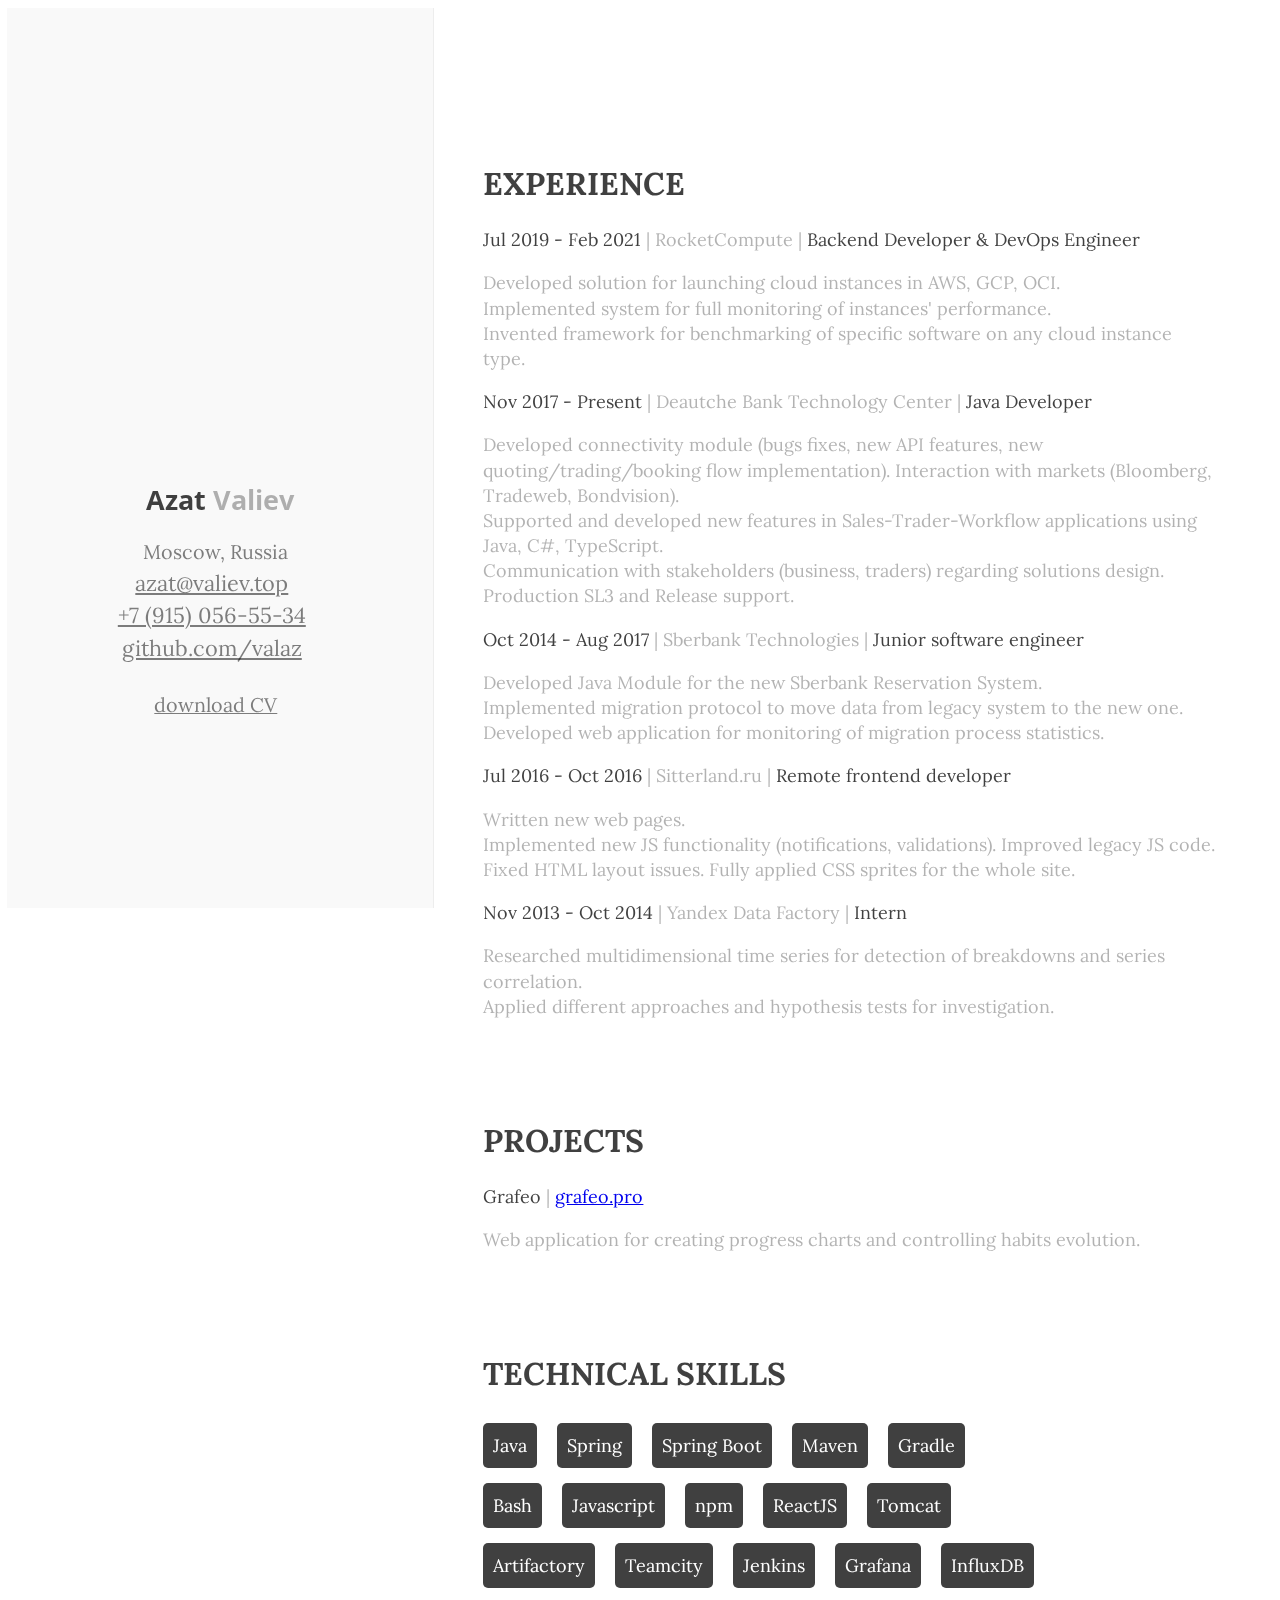
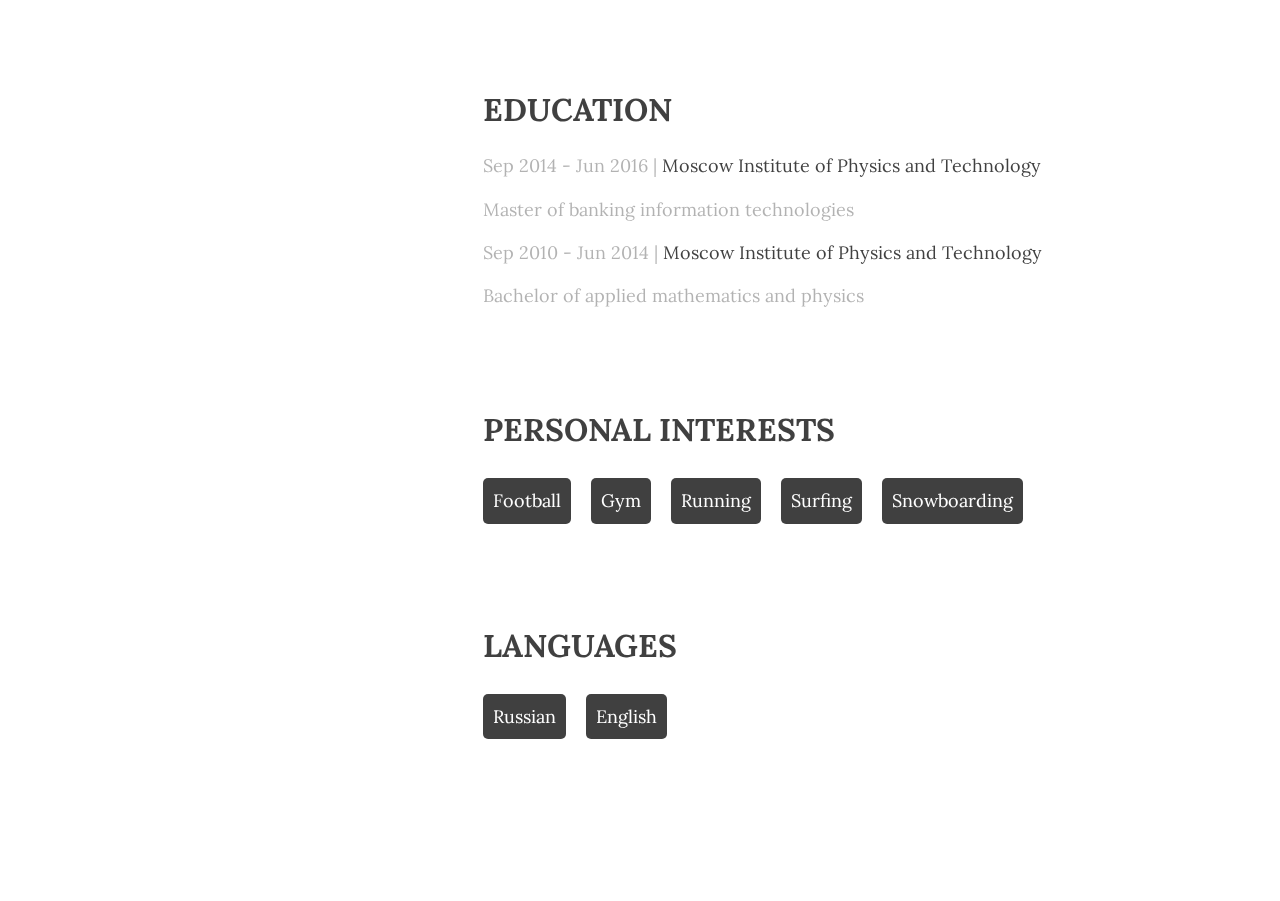
==== index.html @ 51edd933 "refactoring" ====
<!DOCTYPE html>
<html>
<head>
    <title>Azat Valiev</title>
    <link rel="stylesheet" type="text/css" href="styles_20190523.css">
    <meta name="viewport" content="width=device-width, initial-scale=1.0">
    <meta name="yandex-verification" content="ea36c415a99510ae"/>
    <link rel="icon" type="image/png" href="az.png">
    <!-- Global site tag (gtag.js) - Google Analytics -->
    <script async src="https://www.googletagmanager.com/gtag/js?id=UA-68428372-5"></script>
    <script>
        window.dataLayer = window.dataLayer || [];

        function gtag() {
            dataLayer.push(arguments);
        }

        gtag('js', new Date());

        gtag('config', 'UA-68428372-5');
    </script>

</head>
<body>


<link href='https://fonts.googleapis.com/css?family=Lora:400,700,400italic|Open+Sans:300,400,500,700|Waiting+for+the+Sunrise|Shadows+Into+Light'
      rel='stylesheet' type='text/css'>

<div class="wrapper clearfix">
    <div class="left">

        <div class="name-hero">

            <div class="me-img"></div>
            <div class="name-text">
                <h1>Azat <em>Valiev</em></h1>
                <p>Moscow, Russia</p>
                <p><a href="mailto:azat@valiev.top">azat@valiev.top</a></p>
                <p><a href="tel:+79150565534">+7 (915) 056-55-34</a></p>
                <p><a href="https://github.com/valaz" target="_blank">github.com/valaz</a></p>
                <br>
                <a href="Azat_Valiev_CV_2021.pdf" target="_blank" id="v1">download CV</a>
            </div>
        </div>
    </div>
    <div class="right">

        <div class="inner">
            <section>
                <h1>EXPERIENCE</h1>
                <p><em>Jul 2019 - Feb 2021</em> | RocketCompute | <em>Backend Developer & DevOps Engineer</em></p>
                <p>Developed solution for launching cloud instances in AWS, GCP, OCI.
                    <br>Implemented system for full monitoring of instances' performance.
                    <br>Invented framework for benchmarking of specific software on any cloud instance type.
                </p>

                <p><em>Nov 2017 - Present</em> | Deautche Bank Technology Center | <em>Java Developer</em></p>
                <p>Developed connectivity module (bugs fixes, new API features, new quoting/trading/booking flow
                    implementation).
                    Interaction with markets (Bloomberg, Tradeweb, Bondvision).
                    <br>Supported and developed new features in Sales-Trader-Workflow applications using Java, C#,
                    TypeScript.
                    <br>Communication with stakeholders (business, traders) regarding solutions design.
                    <br>Production SL3 and Release support.
                </p>

                <p><em>Oct 2014 - Aug 2017</em> | Sberbank Technologies | <em>Junior software engineer</em></p>
                <p>Developed Java Module for the new Sberbank Reservation System.
                    <br>Implemented migration protocol to move data from legacy system to the new one.
                    <br>Developed web application for monitoring of migration process statistics.
                </p>

                <p><em>Jul 2016 - Oct 2016</em> | Sitterland.ru | <em>Remote frontend developer</em></p>
                <p>Written new web pages.
                    <br>Implemented new JS functionality (notifications, validations). Improved legacy JS code.
                    <br>Fixed HTML layout issues. Fully applied CSS sprites for the whole site.
                </p>

                <p><em>Nov 2013 - Oct 2014</em> | Yandex Data Factory | <em>Intern</em></p>
                <p>Researched multidimensional time series for detection of breakdowns and series correlation.
                    <br>Applied different approaches and hypothesis tests for investigation.
                </p>
            </section>

            <section>
                <h1>PROJECTS</h1>
                <p><em>Grafeo</em> | <a href="https://grafeo.pro" target="_blank">grafeo.pro</a></p>
                <p>Web application for creating progress charts and controlling habits evolution.</p>
            </section>

            <section>
                <h1>TECHNICAL SKILLS</h1>
                <ul class="skill-set">
                    <li>Java</li>
                    <li>Spring</li>
                    <li>Spring Boot</li>
                    <li>Maven</li>
                    <li>Gradle</li>
                    <li>Bash</li>
                    <li>Javascript</li>
                    <li>npm</li>
                    <li>ReactJS</li>
                    <li>Tomcat</li>
                    <li>Artifactory</li>
                    <li>Teamcity</li>
                    <li>Jenkins</li>
                    <li>Grafana</li>
                    <li>InfluxDB</li>
                </ul>
            </section>

            <section>
                <h1>EDUCATION</h1>
                <p>Sep 2014 - Jun 2016 | <em>Moscow Institute of Physics and Technology</em></p>
                <p>Master of banking information technologies</p>
                <p>Sep 2010 - Jun 2014 | <em>Moscow Institute of Physics and Technology</em></p>
                <p>Bachelor of applied mathematics and physics</p>
            </section>

            <section>
                <h1>PERSONAL INTERESTS</h1>
                <ul class="skill-set">
                    <li>Football</li>
                    <li>Gym</li>
                    <li>Running</li>
                    <li>Surfing</li>
                    <li>Snowboarding</li>
                </ul>
            </section>

            <section>
                <h1>LANGUAGES</h1>
                <ul class="skill-set">
                    <li>Russian</li>
                    <li>English</li>
                </ul>
            </section>
        </div>

    </div>
</div>
</body>
</html>
---- styles_20190523.css ----
*, *:before, *:after {
  -moz-box-sizing: border-box; -webkit-box-sizing: border-box; box-sizing: border-box;
 }

html
{
	font-size:100%;
}

body
{
	-webkit-font-smoothing:antialiased;
	color:#333332;
	font-family:Lora, serif;
	font-size:18px;
	font-weight:400;
	line-height:1.4;
	text-rendering:optimizeLegibility;
}

.skill-set li:hover
{
	background:#3498db;
}

h1
{
	color:rgba(0,0,0,.75);
}

.wrapper
{
	height:100%;
}

.left
{
	background-color:rgba(0,0,0,.025);
	border-right:1px solid rgba(0,0,0,.05);
	float:right;
	height:100%;
	margin-left:-1px;
	min-width:256px;
	position:fixed;
	width:33.33%;
  
}

.right
{
	float:right;
	height:100%;
	position:relative;
	width:66.66%;
}


.name-hero
{
	background:rgba(0,0,0,.001);
	bottom:0;
	height:290px;
	left:0;
	margin:auto;
	position:absolute;
	right:0;
	top:0;
	width:85%;
}

.me-img
{
	background:url(https://s3-us-west-2.amazonaws.com/s.cdpn.io/36334/profile/profile-512_4.jpg) no-repeat center center ;
	background-size:100%;
  	background-position:0px;
	border-radius:100%;
	height:150px;
	margin:0 auto;
	position:relative;
	width:150px;
}

.name-hero h1
{
	font-family:Open Sans, sans-serif;
	font-size:1.5em;
	text-align:center;
}

.name-hero h1 em
{
	color:rgba(0,0,0,.3);
	font-style:normal;
	font-weight:700;
}

.name-hero p
{
	color:rgba(0,0,0,.5);
	font-size: 1.1em;
	line-height:1.5;
	margin:0 8px 0 0;
	text-align:center;
}

.name-hero a {
	color: rgba(0, 0, 0, .5);
	font-size: 1.1em;
	line-height: 1.5;
	margin: 0 8px 0 0;
	text-align: center;
	display: block;
}

.name-hero .name-text
{
	margin:0 auto;
	width:85%;
}

.inner
{
	margin:0 auto;
	max-width:975px;
	padding:3em;
}

.inner h1
{
	font-size:1.75em;
}

.inner p
{
	color:rgba(0,0,0,.3);
	margin: 18px 0 9px 0;
}

.inner p em
{
	color:rgba(0,0,0,.75);
	font-style:normal;
}

.inner section
{
	margin:100px auto;
}

ul
{
	list-style-type:none;
	margin-top:-10px;
	max-width:570px;
	padding:0;
}

.skill-set li
{
	background:rgba(0,0,0,.75);
	border-radius:5px;
	color:#FFF;
	display:inline-block;
	list-style:none;
	margin:15px 15px 0 0;
	padding:10px;
	text-align:justify;
}

@media screen and (max-width: 48em) {
	.right,.left
	{
		float:none;
    position:relative !important;
		width:100%;
    min-height:500px;
	}
  .handmade {
	  text-align: center !important;
	  margin-top: 0px !important;
  }
}

@media screen and (max-width: 75em) {
    body
{ font-size:16px;}
}

@media screen and (max-width: 60em) {
    body
{ font-size:14px;}
}
.clearfix:after {
   content: " "; /* Older browser do not support empty content */
   visibility: hidden;
   display: block;
   height: 0;
   clear: both;
}
.handmade {
  text-align:right;
  margin-top:100px;
}
.handmade em {
  font-family: 'Shadows Into Light', cursive;
  font-size: 1.25em;
  margin-left:5px;
}
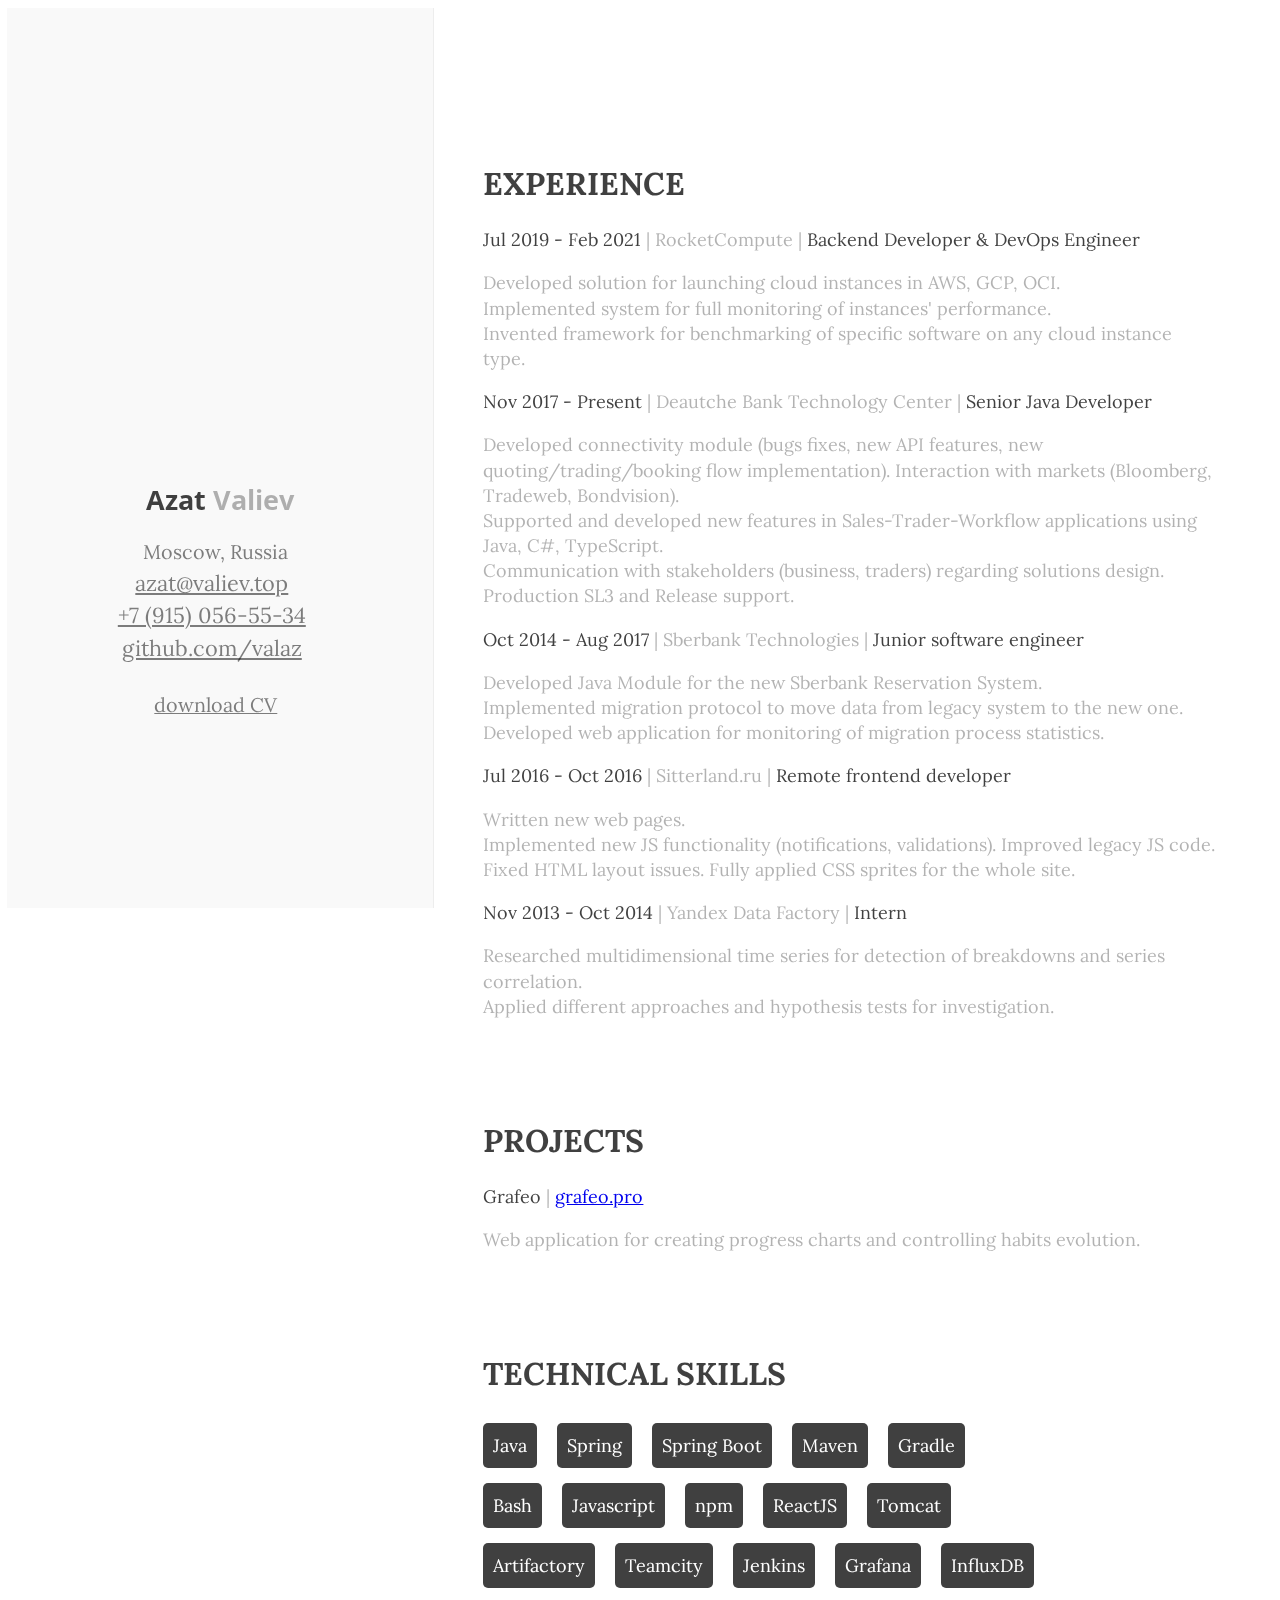
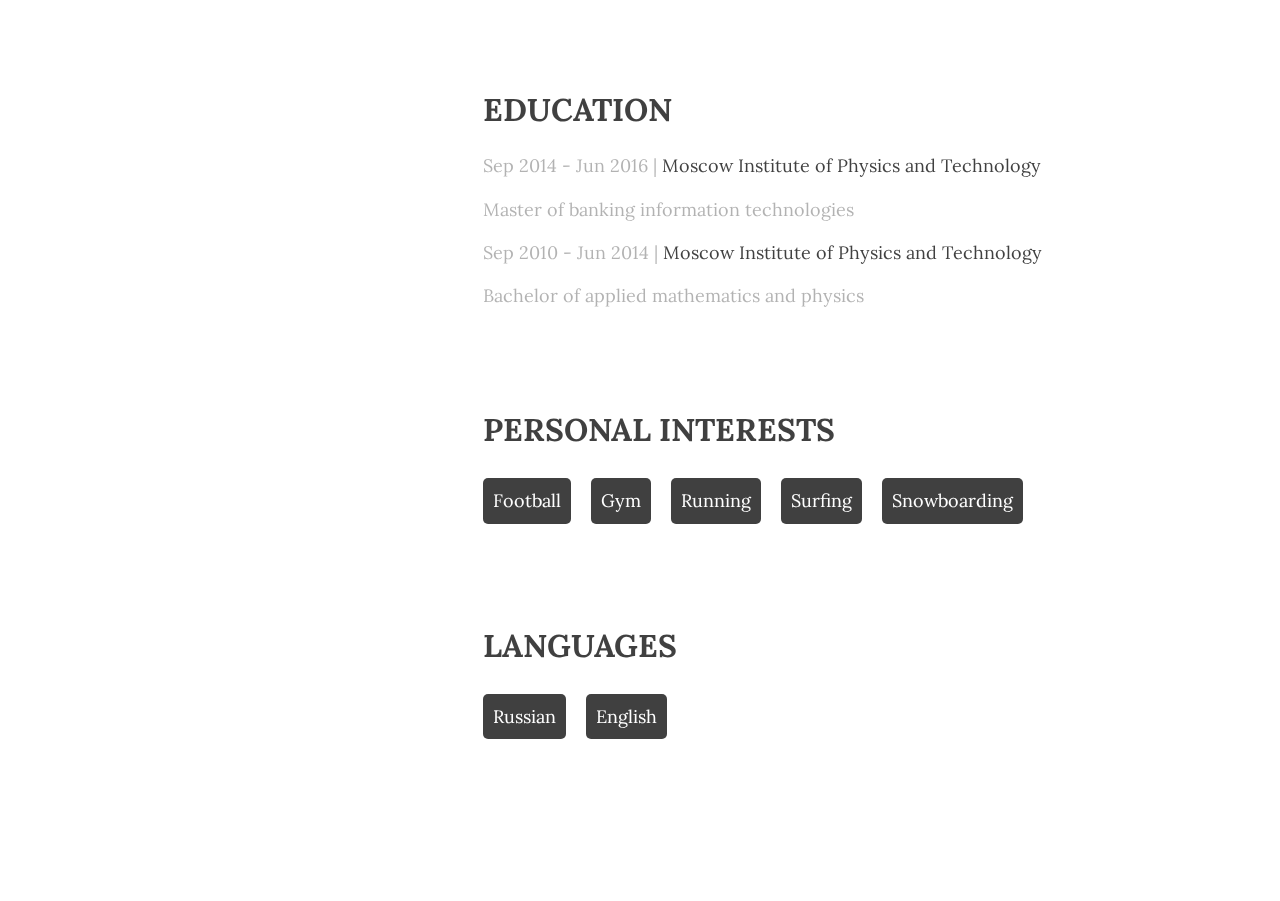
==== commit 1a920a75: "update of position" ====
--- a/index.html
+++ b/index.html
@@ -55,7 +55,7 @@
                     <br>Invented framework for benchmarking of specific software on any cloud instance type.
                 </p>
 
-                <p><em>Nov 2017 - Present</em> | Deautche Bank Technology Center | <em>Java Developer</em></p>
+                <p><em>Nov 2017 - Present</em> | Deautche Bank Technology Center | <em>Senior Java Developer</em></p>
                 <p>Developed connectivity module (bugs fixes, new API features, new quoting/trading/booking flow
                     implementation).
                     Interaction with markets (Bloomberg, Tradeweb, Bondvision).
@@ -141,4 +141,4 @@
     </div>
 </div>
 </body>
-</html>+</html>
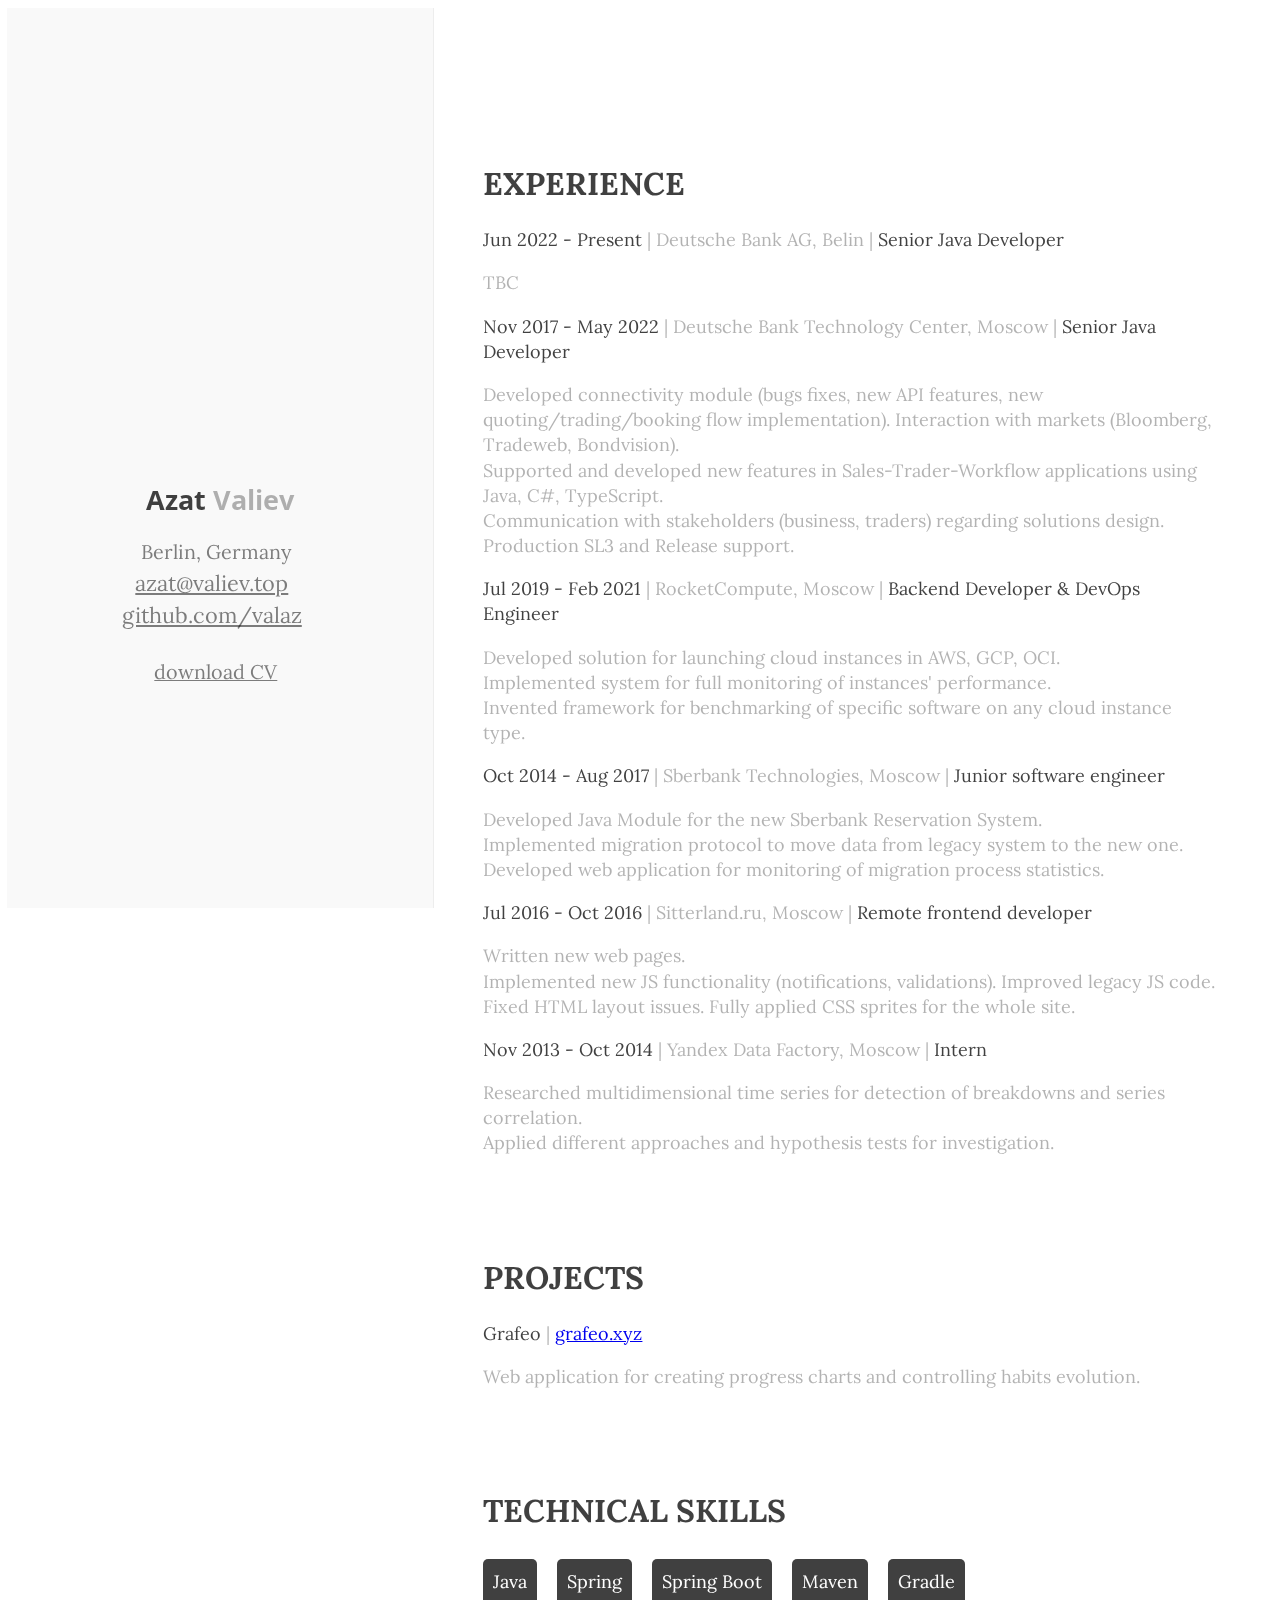
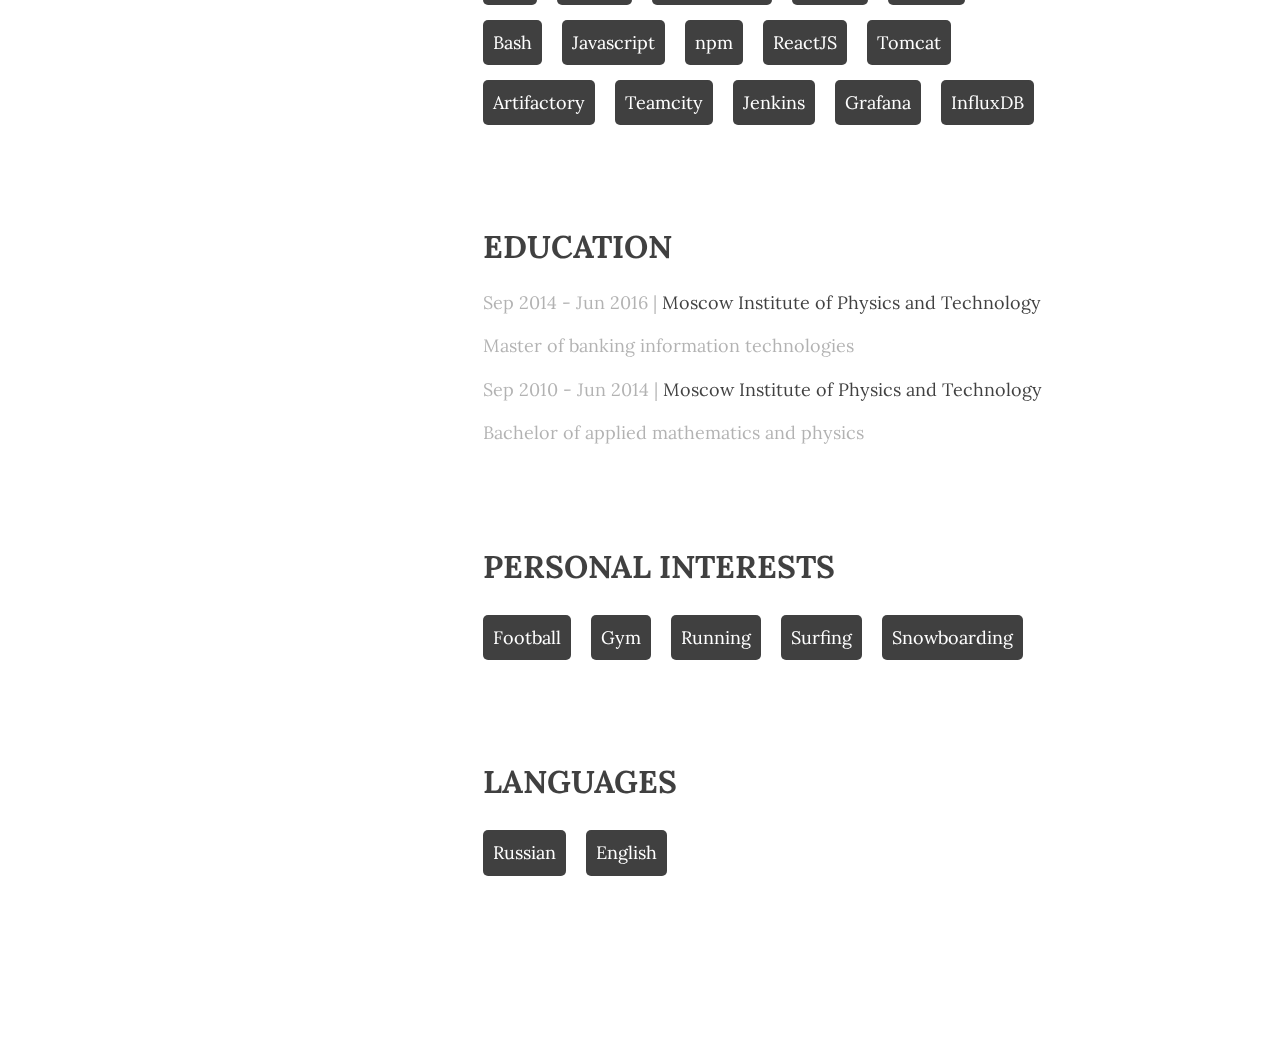
==== commit 8fc30f50: "relocation 2022" ====
--- a/index.html
+++ b/index.html
@@ -35,12 +35,11 @@
             <div class="me-img"></div>
             <div class="name-text">
                 <h1>Azat <em>Valiev</em></h1>
-                <p>Moscow, Russia</p>
+                <p>Berlin, Germany</p>
                 <p><a href="mailto:azat@valiev.top">azat@valiev.top</a></p>
-                <p><a href="tel:+79150565534">+7 (915) 056-55-34</a></p>
                 <p><a href="https://github.com/valaz" target="_blank">github.com/valaz</a></p>
                 <br>
-                <a href="Azat_Valiev_CV_2021.pdf" target="_blank" id="v1">download CV</a>
+                <a href="Azat_Valiev_CV_2022.pdf" target="_blank" id="v1">download CV</a>
             </div>
         </div>
     </div>
@@ -49,13 +48,11 @@
         <div class="inner">
             <section>
                 <h1>EXPERIENCE</h1>
-                <p><em>Jul 2019 - Feb 2021</em> | RocketCompute | <em>Backend Developer & DevOps Engineer</em></p>
-                <p>Developed solution for launching cloud instances in AWS, GCP, OCI.
-                    <br>Implemented system for full monitoring of instances' performance.
-                    <br>Invented framework for benchmarking of specific software on any cloud instance type.
+
+                <p><em>Jun 2022 - Present</em> | Deutsche Bank AG, Belin | <em>Senior Java Developer</em></p>
+                <p> TBC
                 </p>
-
-                <p><em>Nov 2017 - Present</em> | Deautche Bank Technology Center | <em>Senior Java Developer</em></p>
+                <p><em>Nov 2017 - May 2022</em> | Deutsche Bank Technology Center, Moscow | <em>Senior Java Developer</em></p>
                 <p>Developed connectivity module (bugs fixes, new API features, new quoting/trading/booking flow
                     implementation).
                     Interaction with markets (Bloomberg, Tradeweb, Bondvision).
@@ -65,19 +62,25 @@
                     <br>Production SL3 and Release support.
                 </p>
 
-                <p><em>Oct 2014 - Aug 2017</em> | Sberbank Technologies | <em>Junior software engineer</em></p>
+                <p><em>Jul 2019 - Feb 2021</em> | RocketCompute, Moscow | <em>Backend Developer & DevOps Engineer</em></p>
+                <p>Developed solution for launching cloud instances in AWS, GCP, OCI.
+                    <br>Implemented system for full monitoring of instances' performance.
+                    <br>Invented framework for benchmarking of specific software on any cloud instance type.
+                </p>
+
+                <p><em>Oct 2014 - Aug 2017</em> | Sberbank Technologies, Moscow | <em>Junior software engineer</em></p>
                 <p>Developed Java Module for the new Sberbank Reservation System.
                     <br>Implemented migration protocol to move data from legacy system to the new one.
                     <br>Developed web application for monitoring of migration process statistics.
                 </p>
 
-                <p><em>Jul 2016 - Oct 2016</em> | Sitterland.ru | <em>Remote frontend developer</em></p>
+                <p><em>Jul 2016 - Oct 2016</em> | Sitterland.ru, Moscow | <em>Remote frontend developer</em></p>
                 <p>Written new web pages.
                     <br>Implemented new JS functionality (notifications, validations). Improved legacy JS code.
                     <br>Fixed HTML layout issues. Fully applied CSS sprites for the whole site.
                 </p>
 
-                <p><em>Nov 2013 - Oct 2014</em> | Yandex Data Factory | <em>Intern</em></p>
+                <p><em>Nov 2013 - Oct 2014</em> | Yandex Data Factory, Moscow | <em>Intern</em></p>
                 <p>Researched multidimensional time series for detection of breakdowns and series correlation.
                     <br>Applied different approaches and hypothesis tests for investigation.
                 </p>
@@ -85,7 +88,7 @@
 
             <section>
                 <h1>PROJECTS</h1>
-                <p><em>Grafeo</em> | <a href="https://grafeo.pro" target="_blank">grafeo.pro</a></p>
+                <p><em>Grafeo</em> | <a href="https://grafeo.xyz" target="_blank">grafeo.xyz</a></p>
                 <p>Web application for creating progress charts and controlling habits evolution.</p>
             </section>
 
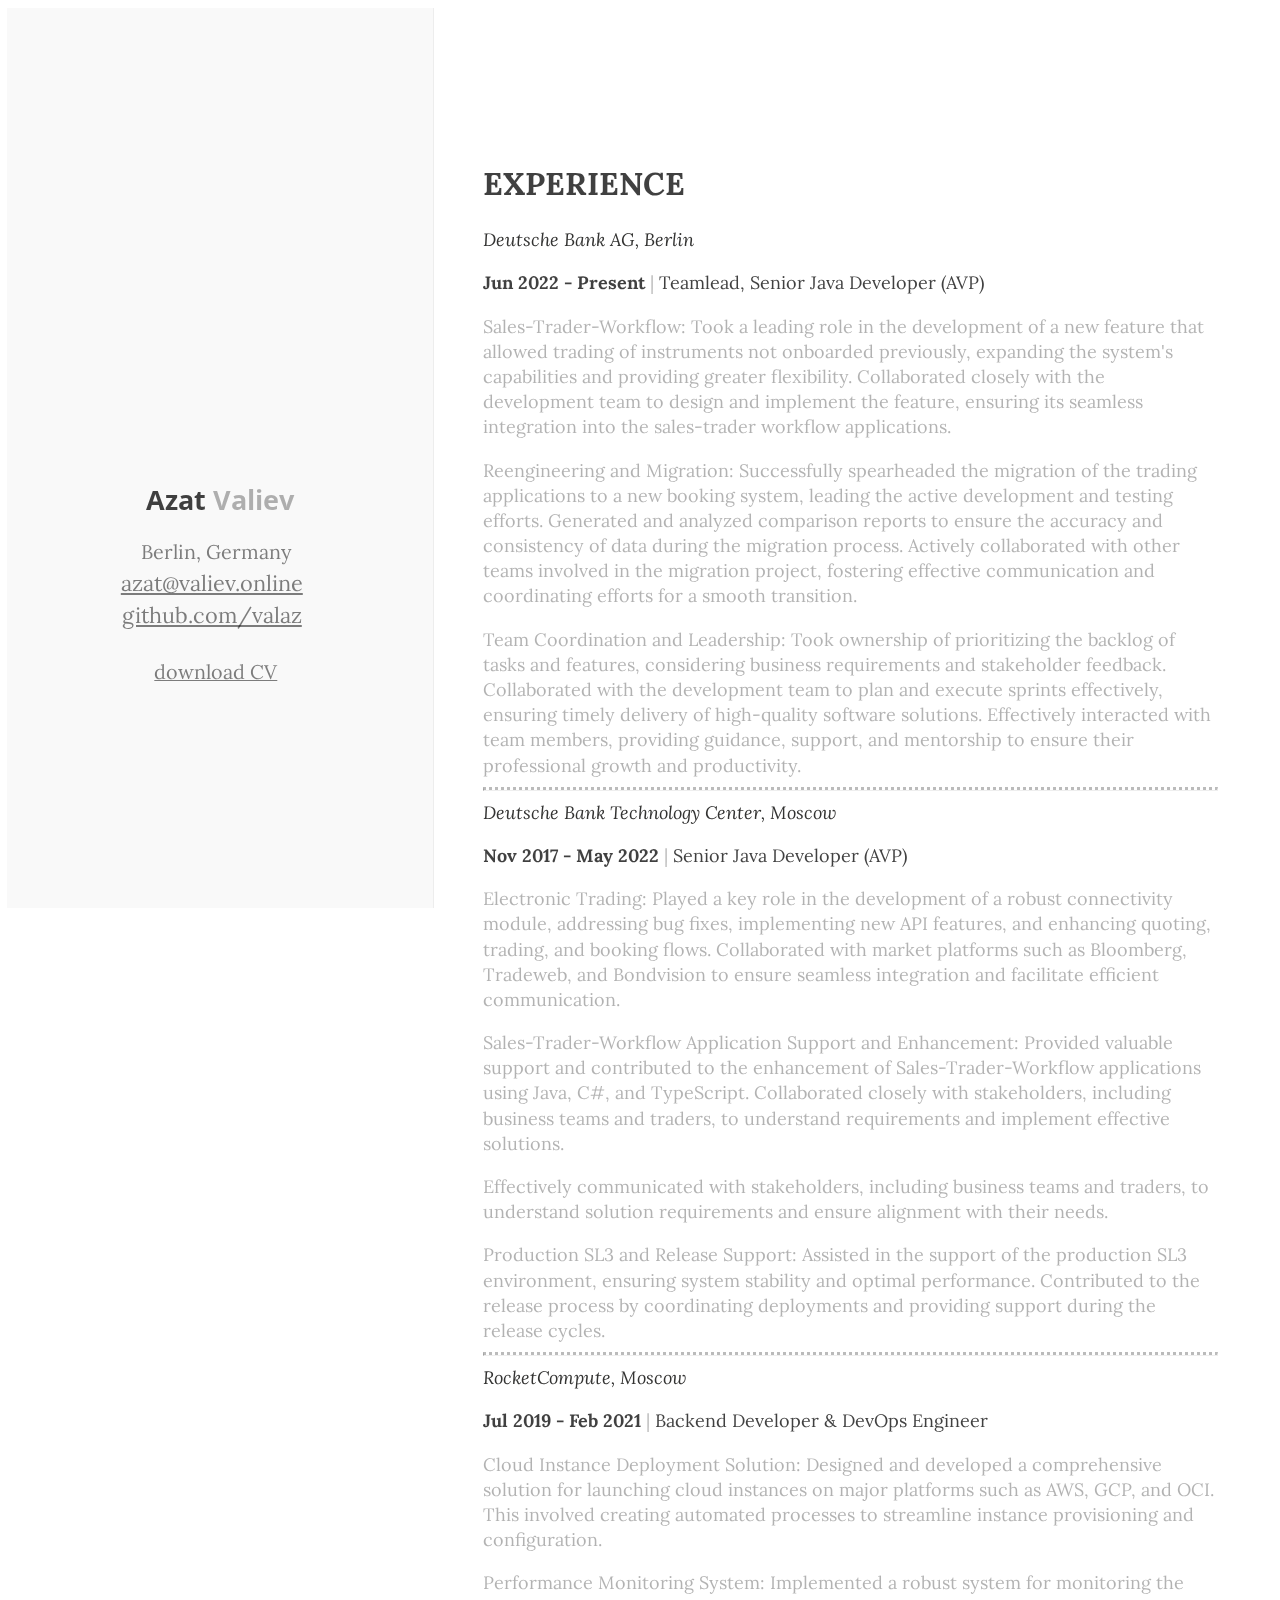
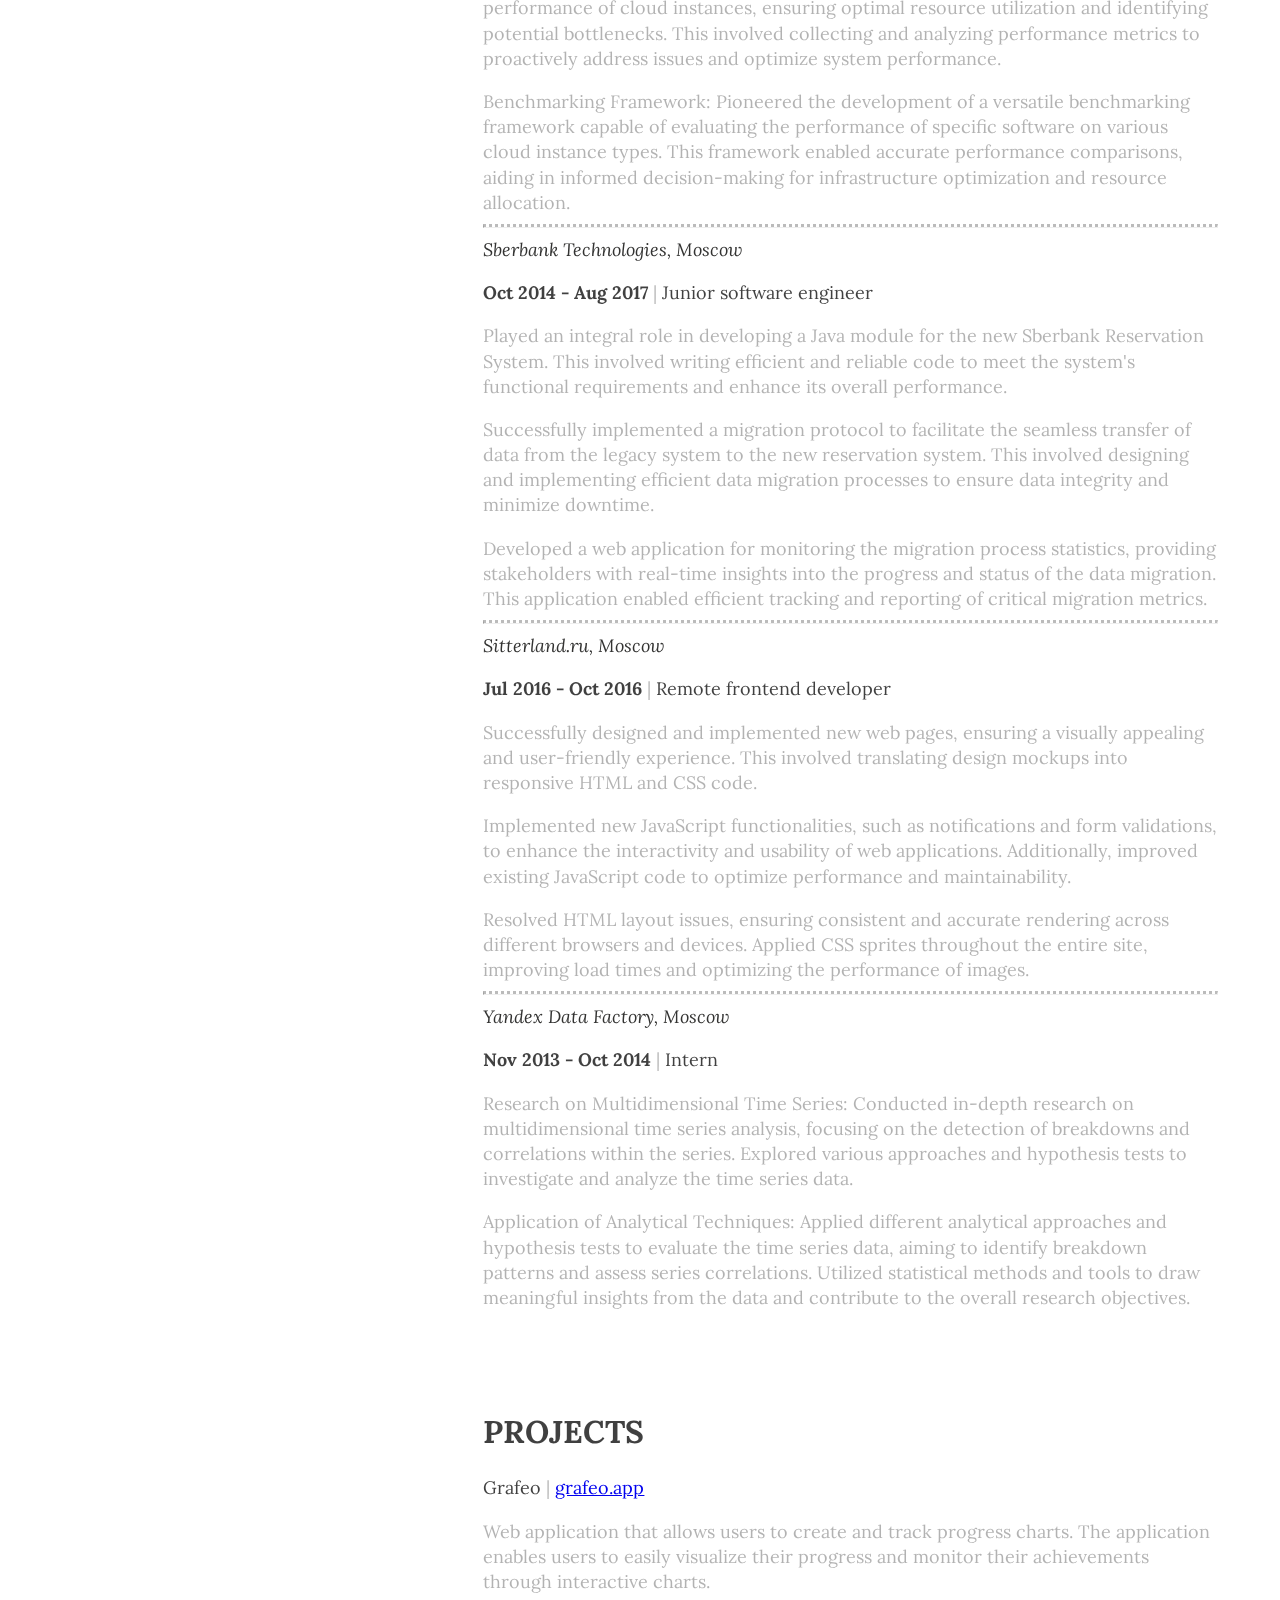
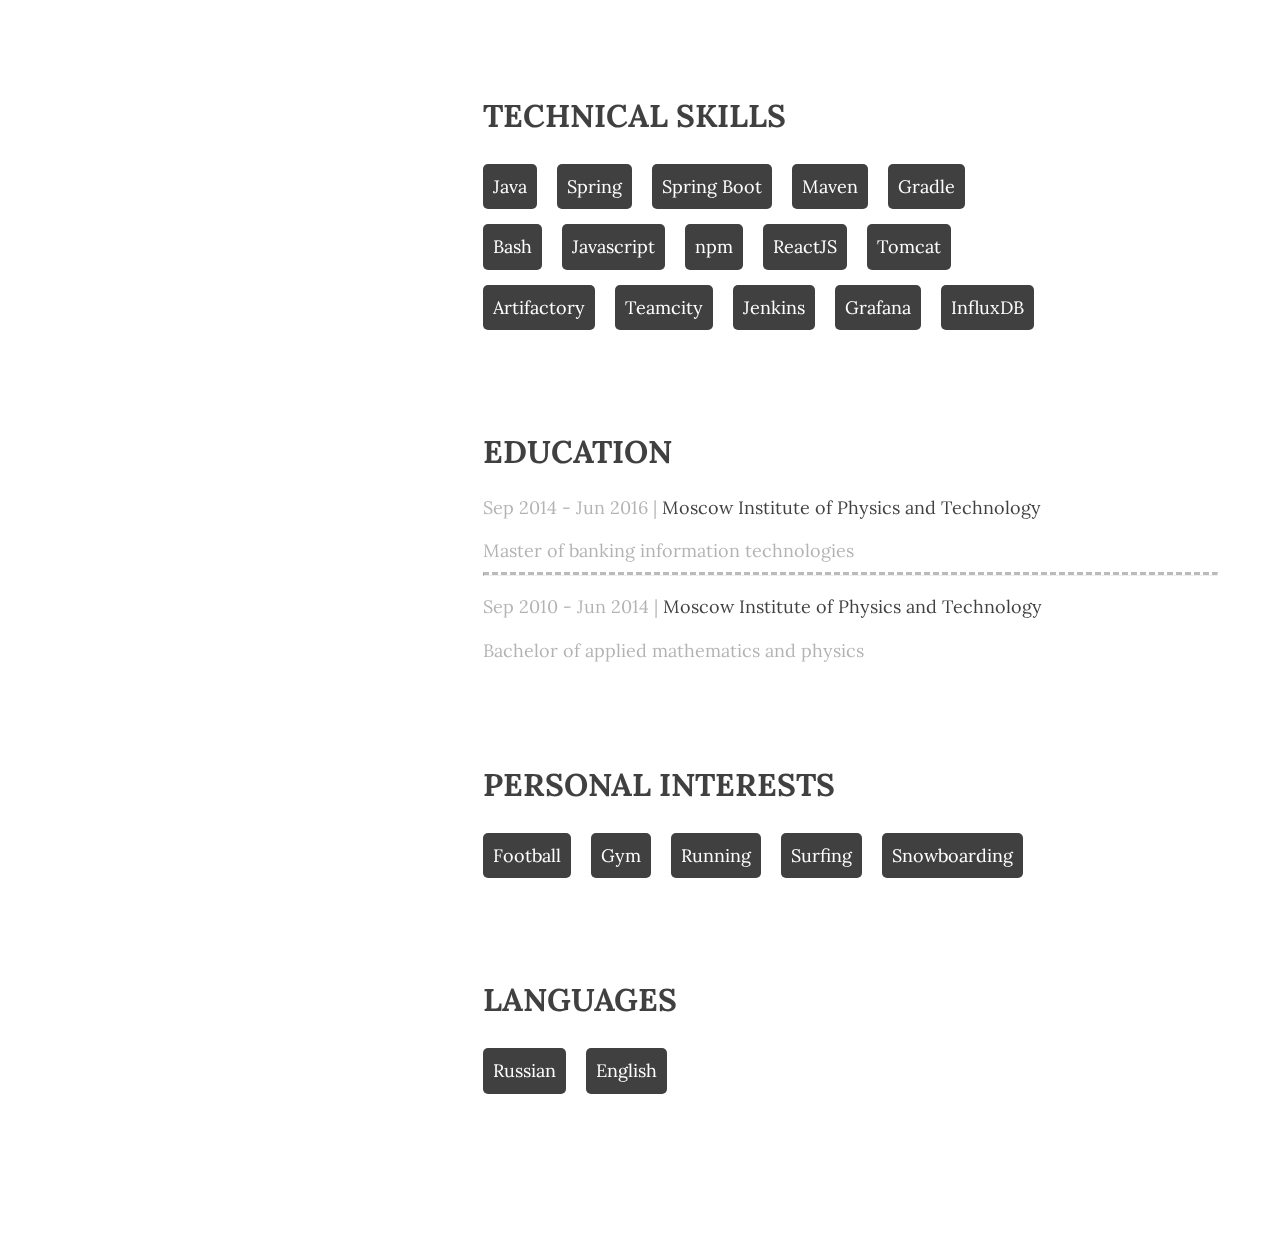
==== commit 86888e1f: "May 2023 update" ====
--- a/index.html
+++ b/index.html
@@ -18,6 +18,7 @@
         gtag('js', new Date());
 
         gtag('config', 'UA-68428372-5');
+
     </script>
 
 </head>
@@ -36,10 +37,10 @@
             <div class="name-text">
                 <h1>Azat <em>Valiev</em></h1>
                 <p>Berlin, Germany</p>
-                <p><a href="mailto:azat@valiev.top">azat@valiev.top</a></p>
+                <p><a href="mailto:azat@valiev.online">azat@valiev.online</a></p>
                 <p><a href="https://github.com/valaz" target="_blank">github.com/valaz</a></p>
                 <br>
-                <a href="Azat_Valiev_CV_2022.pdf" target="_blank" id="v1">download CV</a>
+                <a href="Azat_Valiev_CV_2023.pdf" target="_blank" id="v1">download CV</a>
             </div>
         </div>
     </div>
@@ -48,48 +49,111 @@
         <div class="inner">
             <section>
                 <h1>EXPERIENCE</h1>
-
-                <p><em>Jun 2022 - Present</em> | Deutsche Bank AG, Belin | <em>Senior Java Developer</em></p>
-                <p> TBC
-                </p>
-                <p><em>Nov 2017 - May 2022</em> | Deutsche Bank Technology Center, Moscow | <em>Senior Java Developer</em></p>
-                <p>Developed connectivity module (bugs fixes, new API features, new quoting/trading/booking flow
-                    implementation).
-                    Interaction with markets (Bloomberg, Tradeweb, Bondvision).
-                    <br>Supported and developed new features in Sales-Trader-Workflow applications using Java, C#,
-                    TypeScript.
-                    <br>Communication with stakeholders (business, traders) regarding solutions design.
-                    <br>Production SL3 and Release support.
-                </p>
-
-                <p><em>Jul 2019 - Feb 2021</em> | RocketCompute, Moscow | <em>Backend Developer & DevOps Engineer</em></p>
-                <p>Developed solution for launching cloud instances in AWS, GCP, OCI.
-                    <br>Implemented system for full monitoring of instances' performance.
-                    <br>Invented framework for benchmarking of specific software on any cloud instance type.
-                </p>
-
-                <p><em>Oct 2014 - Aug 2017</em> | Sberbank Technologies, Moscow | <em>Junior software engineer</em></p>
-                <p>Developed Java Module for the new Sberbank Reservation System.
-                    <br>Implemented migration protocol to move data from legacy system to the new one.
-                    <br>Developed web application for monitoring of migration process statistics.
-                </p>
-
-                <p><em>Jul 2016 - Oct 2016</em> | Sitterland.ru, Moscow | <em>Remote frontend developer</em></p>
-                <p>Written new web pages.
-                    <br>Implemented new JS functionality (notifications, validations). Improved legacy JS code.
-                    <br>Fixed HTML layout issues. Fully applied CSS sprites for the whole site.
-                </p>
-
-                <p><em>Nov 2013 - Oct 2014</em> | Yandex Data Factory, Moscow | <em>Intern</em></p>
-                <p>Researched multidimensional time series for detection of breakdowns and series correlation.
-                    <br>Applied different approaches and hypothesis tests for investigation.
+                <em>Deutsche Bank AG, Berlin</em>
+                <p><em><b>Jun 2022 - Present</b></em> | <em>Teamlead, Senior Java Developer (AVP)</em></p>
+                <p> Sales-Trader-Workflow: Took a leading role in the development of a new feature that allowed trading of instruments not
+                    onboarded previously, expanding the system's capabilities and providing greater flexibility. Collaborated closely with
+                    the
+                    development team to design and implement the feature, ensuring its seamless integration into the sales-trader workflow
+                    applications.
+                </p>
+                <p> Reengineering and Migration: Successfully spearheaded the migration of the trading applications to a new booking system,
+                    leading the active development and testing efforts. Generated and analyzed comparison reports to ensure the accuracy and
+                    consistency of data during the migration process. Actively collaborated with other teams involved in the migration
+                    project,
+                    fostering effective communication and coordinating efforts for a smooth transition.
+                </p>
+                <p> Team Coordination and Leadership: Took ownership of prioritizing the backlog of tasks and features, considering business
+                    requirements and stakeholder feedback. Collaborated with the development team to plan and execute sprints effectively,
+                    ensuring timely delivery of high-quality software solutions. Effectively interacted with team members, providing
+                    guidance,
+                    support, and mentorship to ensure their professional growth and productivity.
+                </p>
+
+                <hr class="dotted">
+                <em>Deutsche Bank Technology Center, Moscow</em>
+                <p><em><b>Nov 2017 - May 2022</b></em> | <em>Senior Java Developer (AVP)</em></p>
+                <p>Electronic Trading: Played a key role in the development of a robust connectivity module, addressing bug fixes,
+                    implementing
+                    new API features, and enhancing quoting, trading, and booking flows. Collaborated with market platforms such as
+                    Bloomberg,
+                    Tradeweb, and Bondvision to ensure seamless integration and facilitate efficient communication.
+                </p>
+                <p>Sales-Trader-Workflow Application Support and Enhancement: Provided valuable support and contributed to the enhancement
+                    of Sales-Trader-Workflow applications using Java, C#, and TypeScript. Collaborated closely with stakeholders, including
+                    business teams and traders, to understand requirements and implement effective solutions.
+                </p>
+
+                <p>Effectively communicated with stakeholders, including business teams and traders, to understand solution requirements and
+                ensure alignment with their needs.
+                </p>
+
+                <p>Production SL3 and Release Support: Assisted in the support of the production SL3 environment, ensuring system stability
+                and optimal performance. Contributed to the release process by coordinating deployments and providing support during the
+                release cycles.
+                </p>
+
+                <hr class="dotted">
+                <em>RocketCompute, Moscow</em>
+                <p><em><b>Jul 2019 - Feb 2021</b></em> | <em>Backend Developer & DevOps Engineer</em></p>
+                <p>Cloud Instance Deployment Solution: Designed and developed a comprehensive solution for launching cloud instances on major
+                    platforms such as AWS, GCP, and OCI. This involved creating automated processes to streamline instance provisioning and
+                    configuration.
+                </p>
+                <p>Performance Monitoring System: Implemented a robust system for monitoring the performance of cloud instances, ensuring
+                    optimal resource utilization and identifying potential bottlenecks. This involved collecting and analyzing performance metrics
+                    to proactively address issues and optimize system performance.
+                </p>
+                <p>Benchmarking Framework: Pioneered the development of a versatile benchmarking framework capable of evaluating the
+                    performance of specific software on various cloud instance types. This framework enabled accurate performance comparisons,
+                    aiding in informed decision-making for infrastructure optimization and resource allocation.
+                </p>
+
+                <hr class="dotted">
+                <em>Sberbank Technologies, Moscow</em>
+                <p><em><b>Oct 2014 - Aug 2017</b></em> | <em>Junior software engineer</em></p>
+                <p>Played an integral role in developing a Java module for the new Sberbank Reservation System. This involved writing efficient
+                    and reliable code to meet the system's functional requirements and enhance its overall performance.
+                </p>
+                <p>Successfully implemented a migration protocol to facilitate the seamless transfer of data from the legacy system to the new
+                    reservation system. This involved designing and implementing efficient data migration processes to ensure data integrity and
+                    minimize downtime.
+                </p>
+                <p>Developed a web application for monitoring the migration process statistics, providing stakeholders with real-time insights into
+                    the progress and status of the data migration. This application enabled efficient tracking and reporting of critical migration
+                    metrics.
+                </p>
+
+                <hr class="dotted">
+                <em>Sitterland.ru, Moscow</em>
+                <p><em><b>Jul 2016 - Oct 2016</b></em> | <em>Remote frontend developer</em></p>
+                <p>Successfully designed and implemented new web pages, ensuring a visually appealing and user-friendly experience. This involved
+                    translating design mockups into responsive HTML and CSS code.
+                </p>
+                <p>Implemented new JavaScript functionalities, such as notifications and form validations, to enhance the interactivity and usability
+                    of web applications. Additionally, improved existing JavaScript code to optimize performance and maintainability.
+                </p>
+                <p>Resolved HTML layout issues, ensuring consistent and accurate rendering across different browsers and devices. Applied CSS
+                    sprites throughout the entire site, improving load times and optimizing the performance of images.
+                </p>
+
+                <hr class="dotted">
+                <em>Yandex Data Factory, Moscow</em>
+                <p><em><b>Nov 2013 - Oct 2014</b></em> | <em>Intern</em></p>
+                <p>Research on Multidimensional Time Series: Conducted in-depth research on multidimensional time series analysis, focusing on
+                    the detection of breakdowns and correlations within the series. Explored various approaches and hypothesis tests to investigate
+                    and analyze the time series data.
+                </p>
+                <p>Application of Analytical Techniques: Applied different analytical approaches and hypothesis tests to evaluate the time series
+                    data, aiming to identify breakdown patterns and assess series correlations. Utilized statistical methods and tools to draw
+                    meaningful insights from the data and contribute to the overall research objectives.
                 </p>
             </section>
 
             <section>
                 <h1>PROJECTS</h1>
-                <p><em>Grafeo</em> | <a href="https://grafeo.xyz" target="_blank">grafeo.xyz</a></p>
-                <p>Web application for creating progress charts and controlling habits evolution.</p>
+                <p><em>Grafeo</em> | <a href="https://grafeo.app" target="_blank">grafeo.app</a></p>
+                <p>Web application that allows users to create and track progress charts. The application enables users to easily visualize their progress and monitor their achievements through interactive charts.</p>
             </section>
 
             <section>
@@ -117,6 +181,7 @@
                 <h1>EDUCATION</h1>
                 <p>Sep 2014 - Jun 2016 | <em>Moscow Institute of Physics and Technology</em></p>
                 <p>Master of banking information technologies</p>
+                <hr class="dashed">
                 <p>Sep 2010 - Jun 2014 | <em>Moscow Institute of Physics and Technology</em></p>
                 <p>Bachelor of applied mathematics and physics</p>
             </section>
--- a/styles_20190523.css
+++ b/styles_20190523.css
@@ -205,4 +205,26 @@
   font-family: 'Shadows Into Light', cursive;
   font-size: 1.25em;
   margin-left:5px;
+}
+
+/* Dashed border */
+hr.dashed {
+  border-top: 3px dashed #bbb;
+}
+
+/* Dotted border */
+hr.dotted {
+  border-top: 3px dotted #bbb;
+  margin: 100
+}
+
+/* Solid border */
+hr.solid {
+  border-top: 3px solid #bbb;
+}
+
+/* Rounded border */
+hr.rounded {
+  border-top: 8px solid #bbb;
+  border-radius: 5px;
 }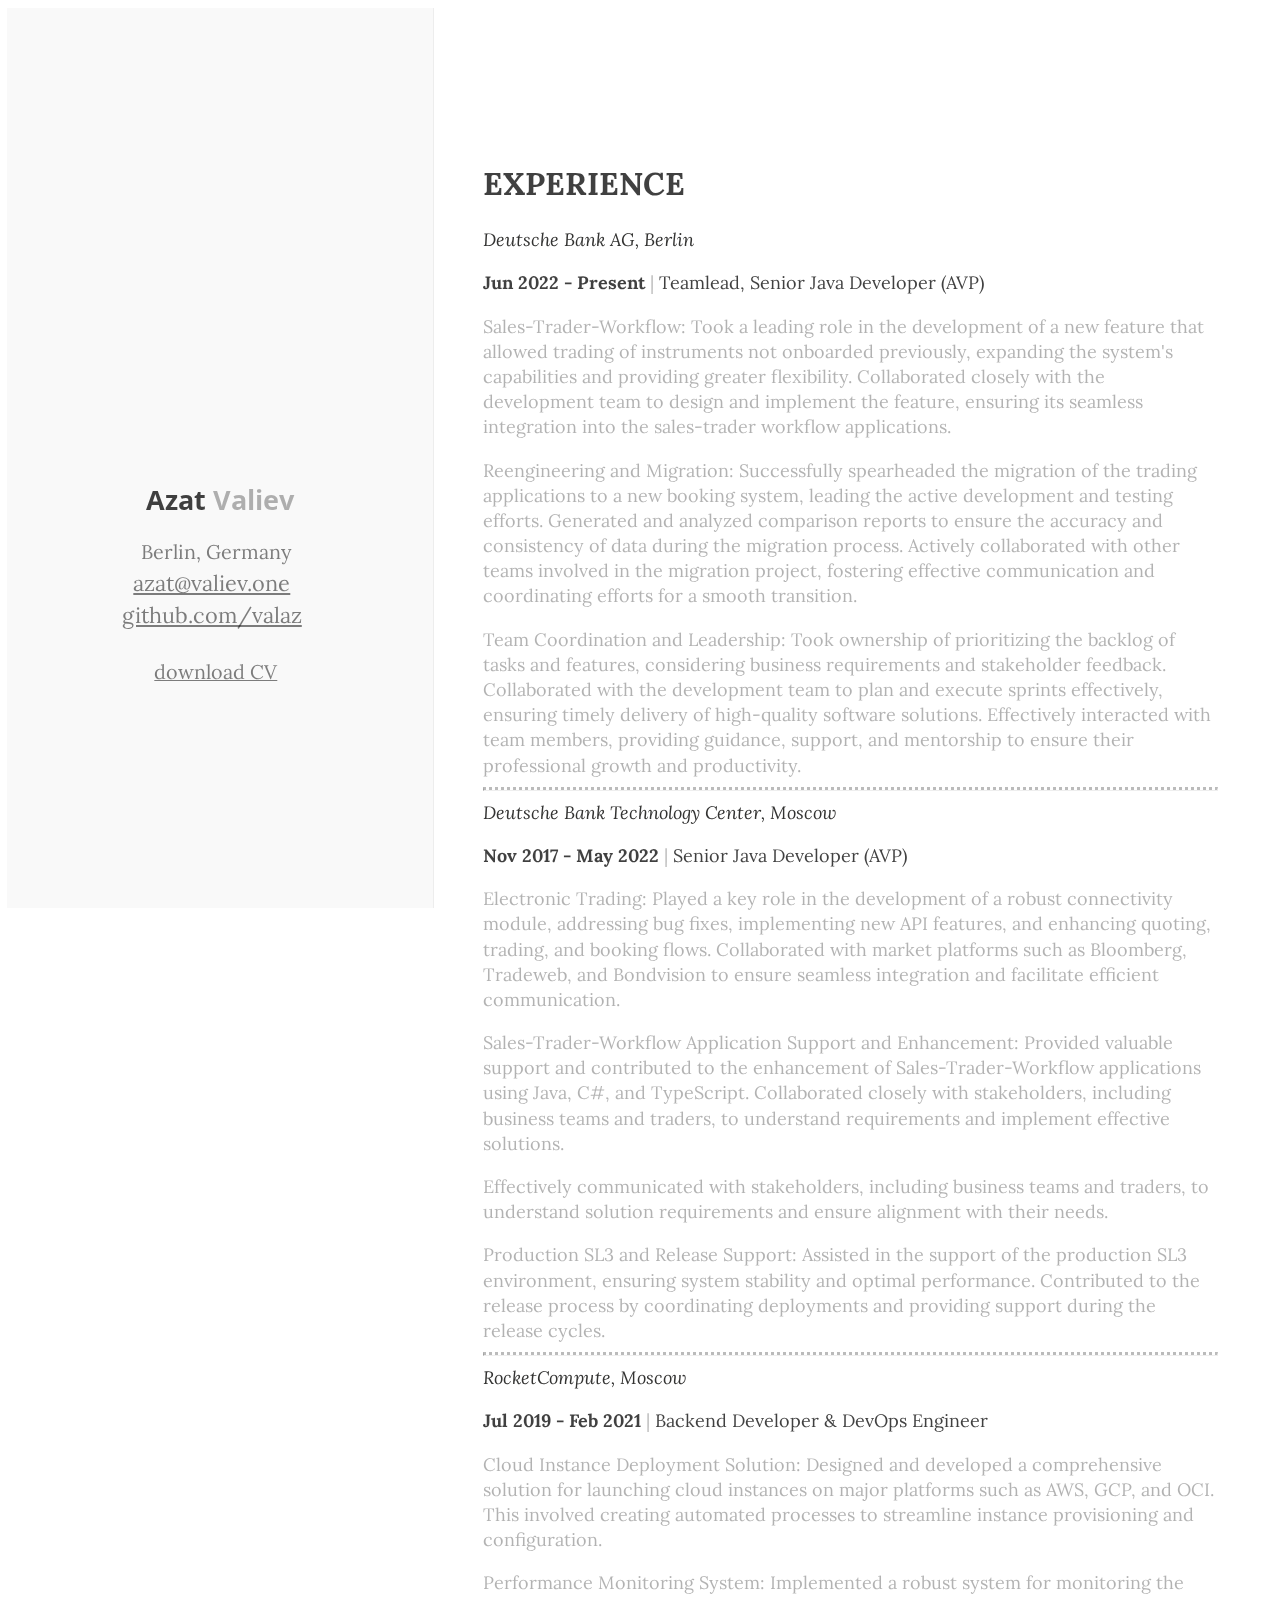
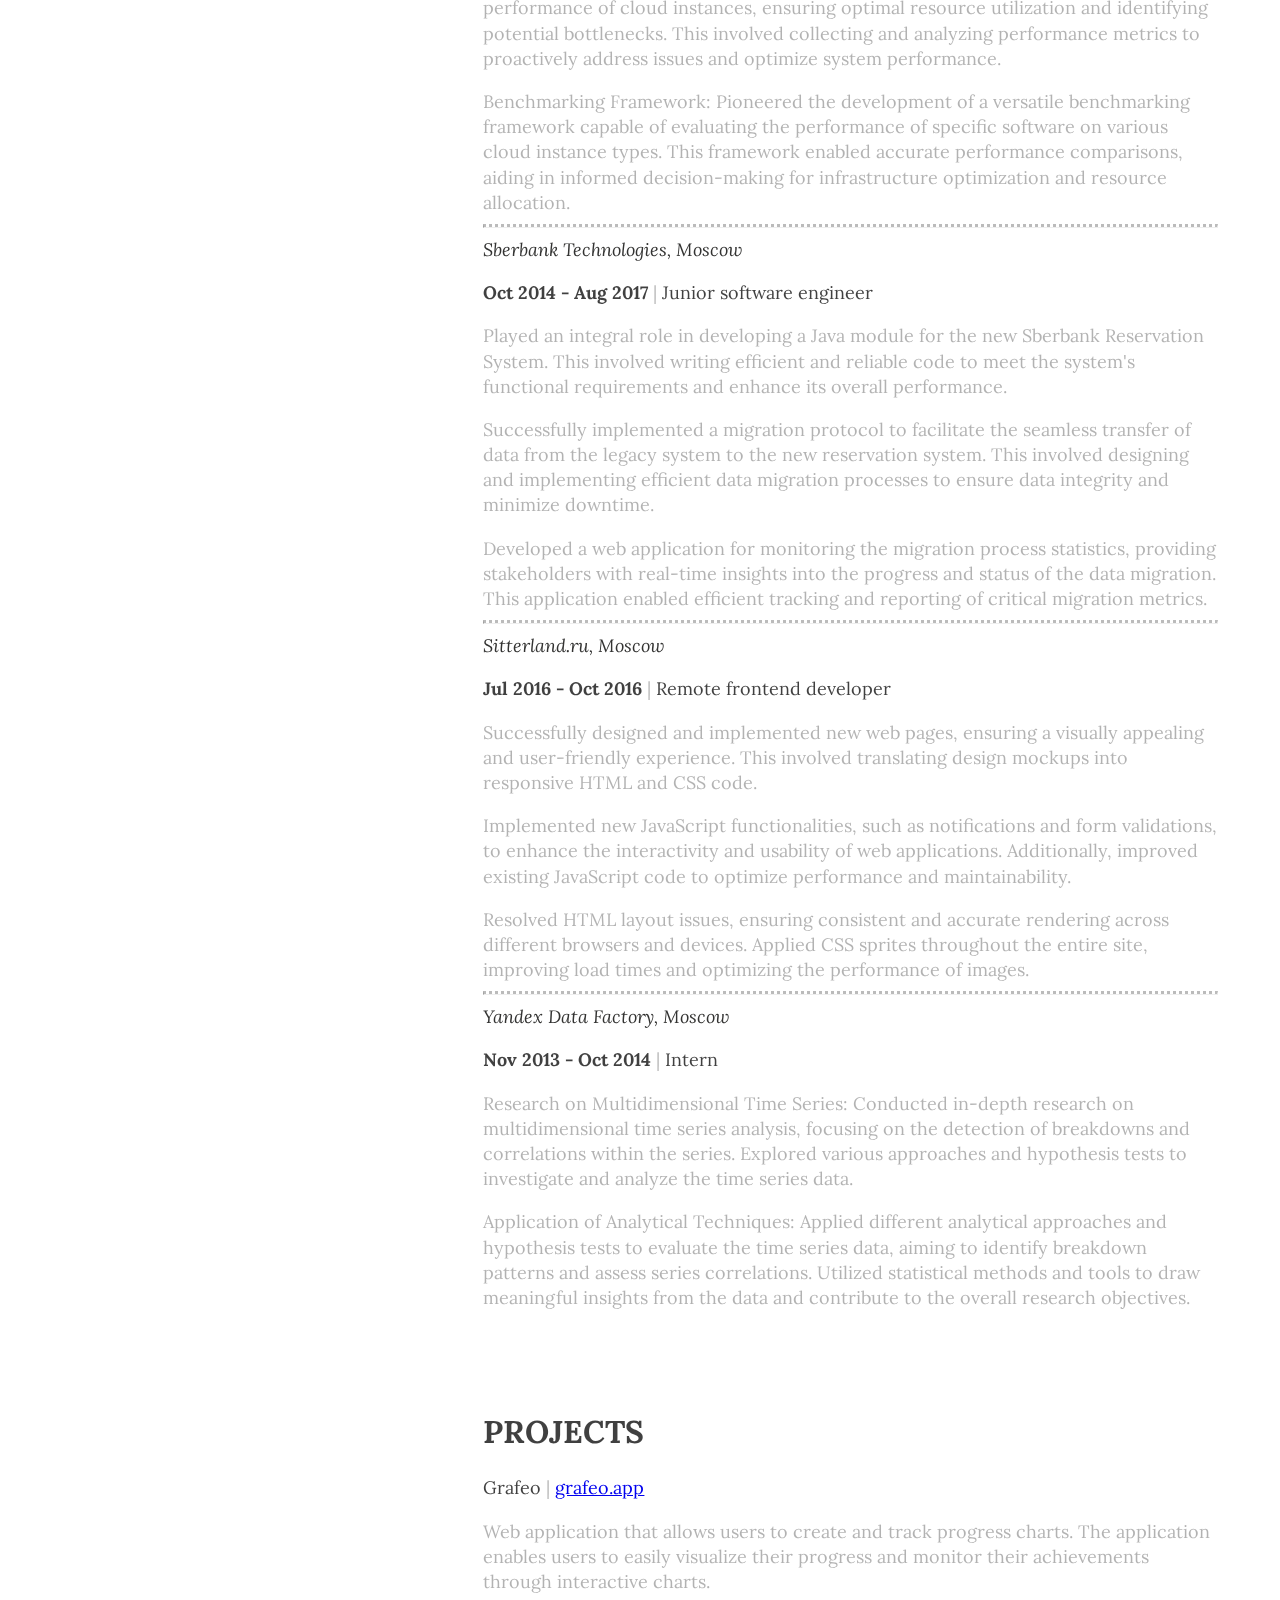
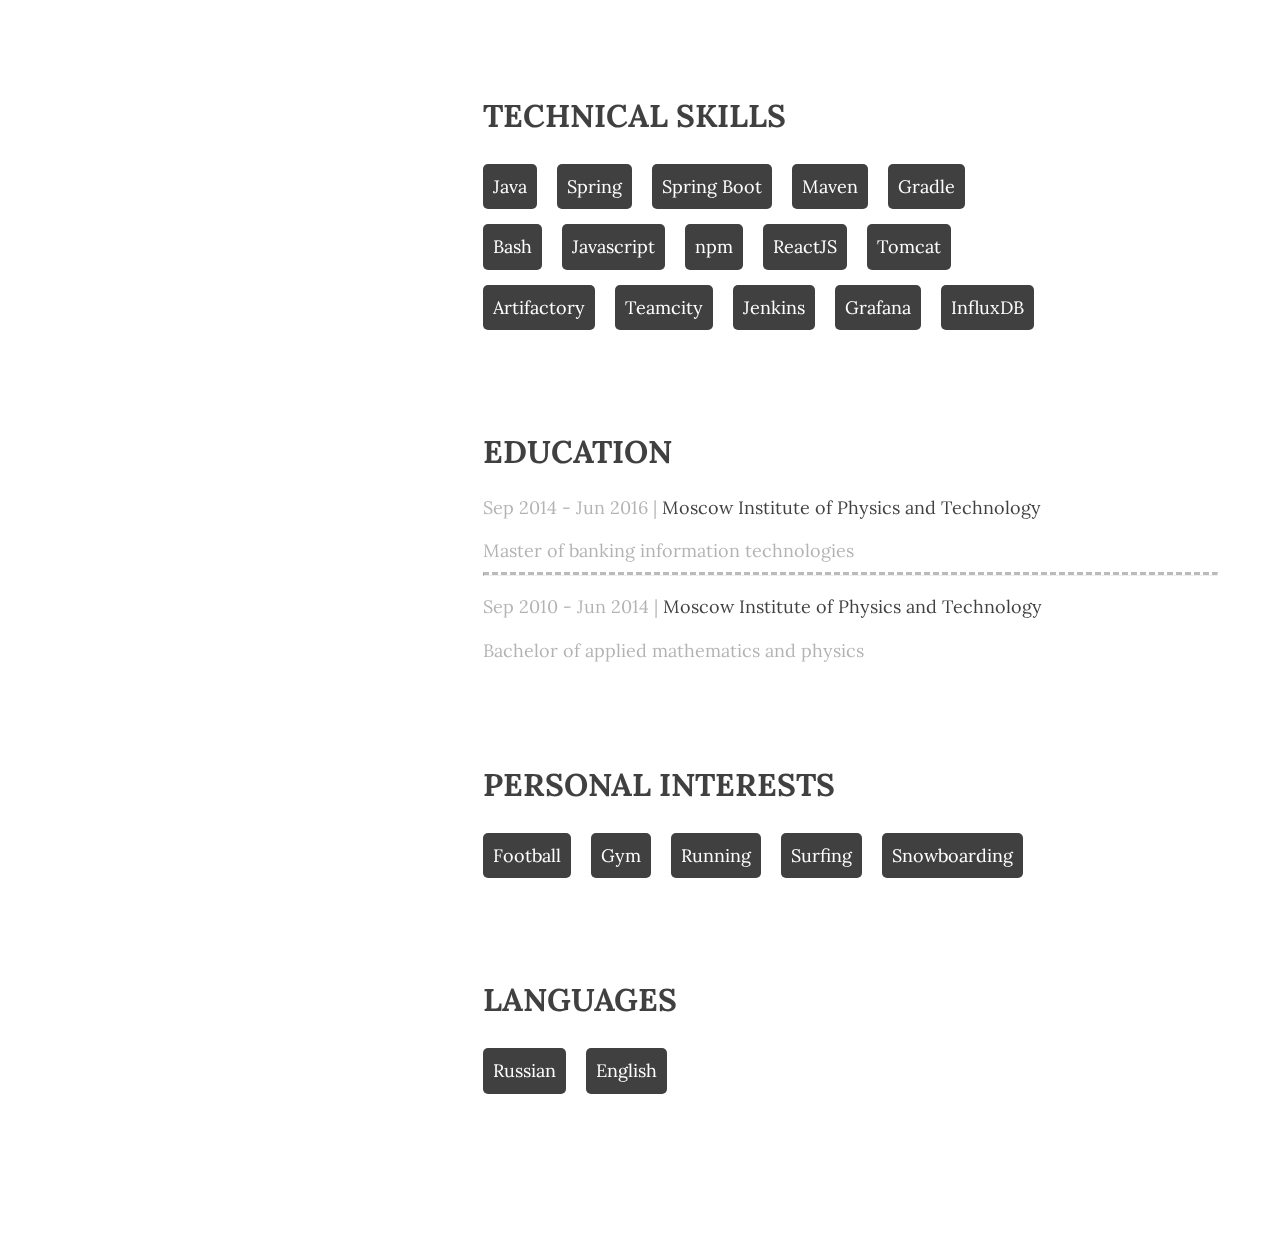
==== commit 85a75d7b: "url fix" ====
--- a/index.html
+++ b/index.html
@@ -37,7 +37,7 @@
             <div class="name-text">
                 <h1>Azat <em>Valiev</em></h1>
                 <p>Berlin, Germany</p>
-                <p><a href="mailto:azat@valiev.online">azat@valiev.online</a></p>
+                <p><a href="mailto:azat@valiev.one">azat@valiev.one</a></p>
                 <p><a href="https://github.com/valaz" target="_blank">github.com/valaz</a></p>
                 <br>
                 <a href="Azat_Valiev_CV_2023.pdf" target="_blank" id="v1">download CV</a>
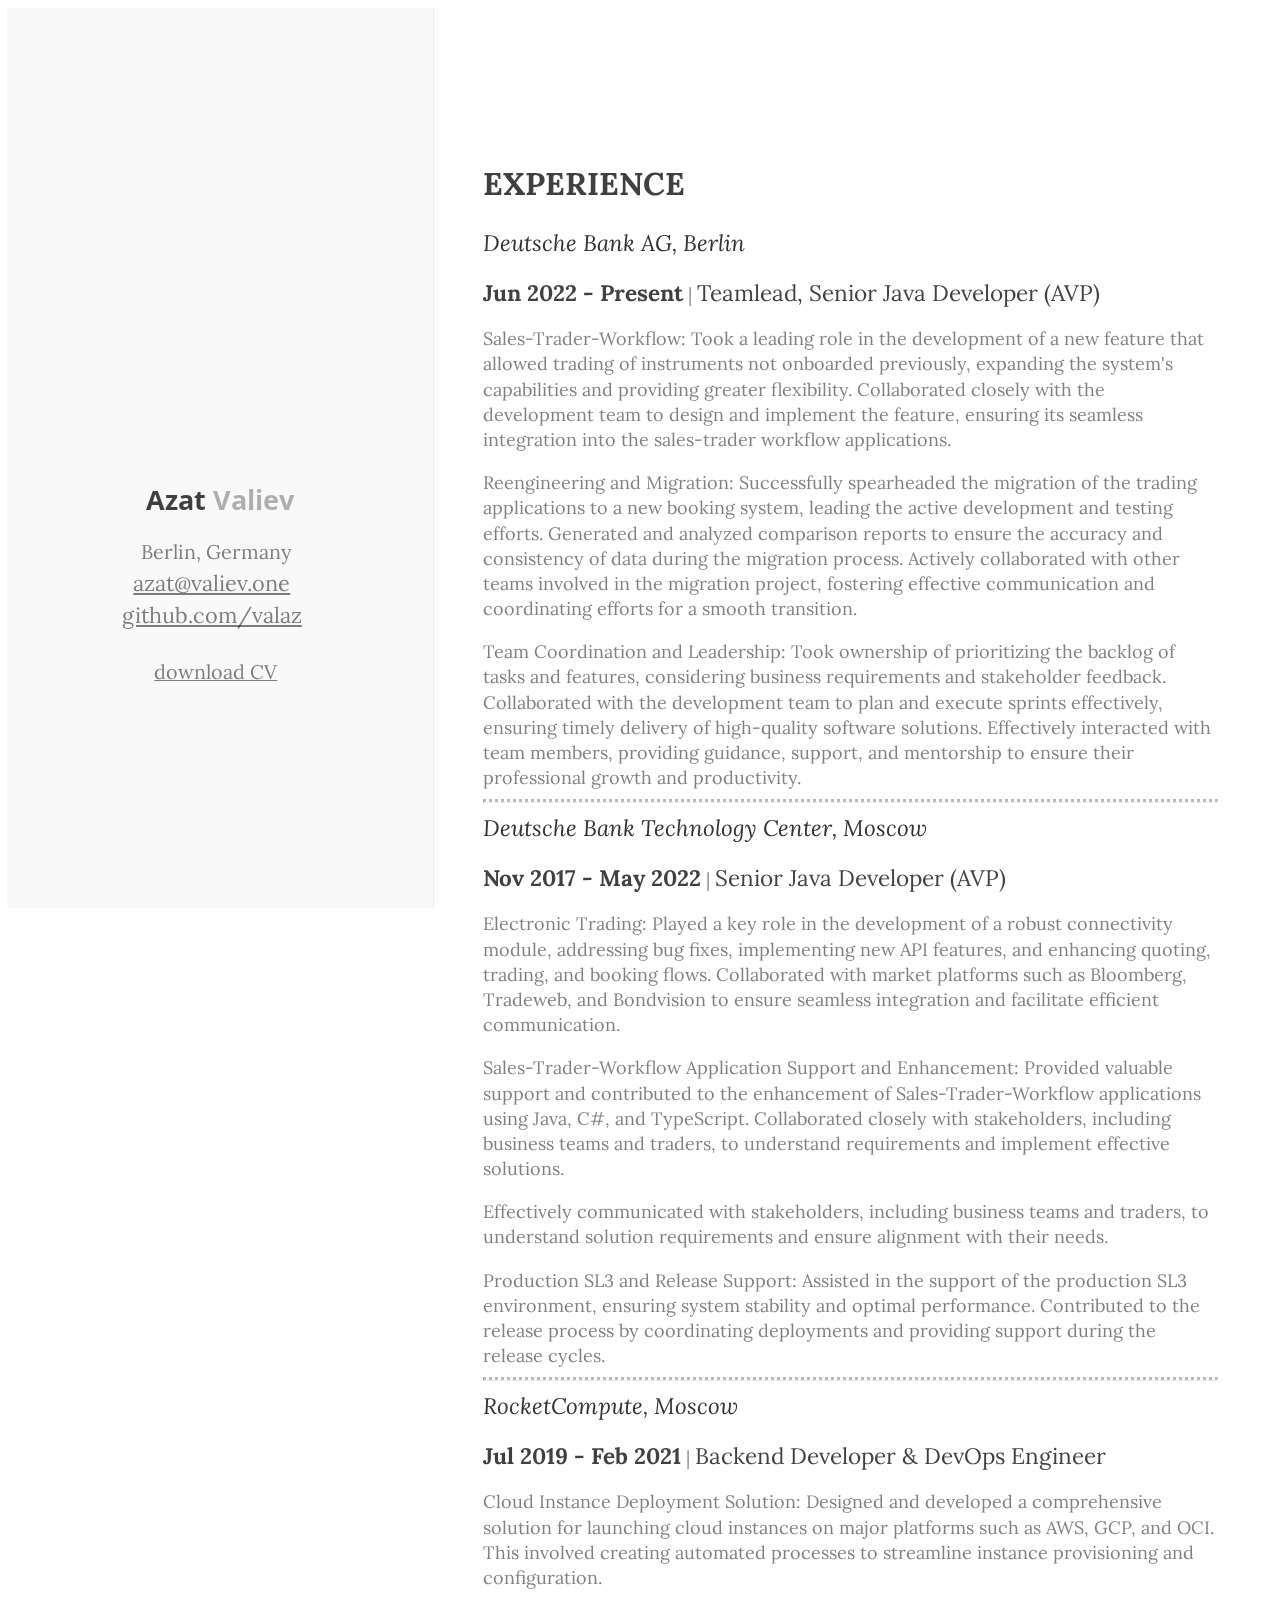
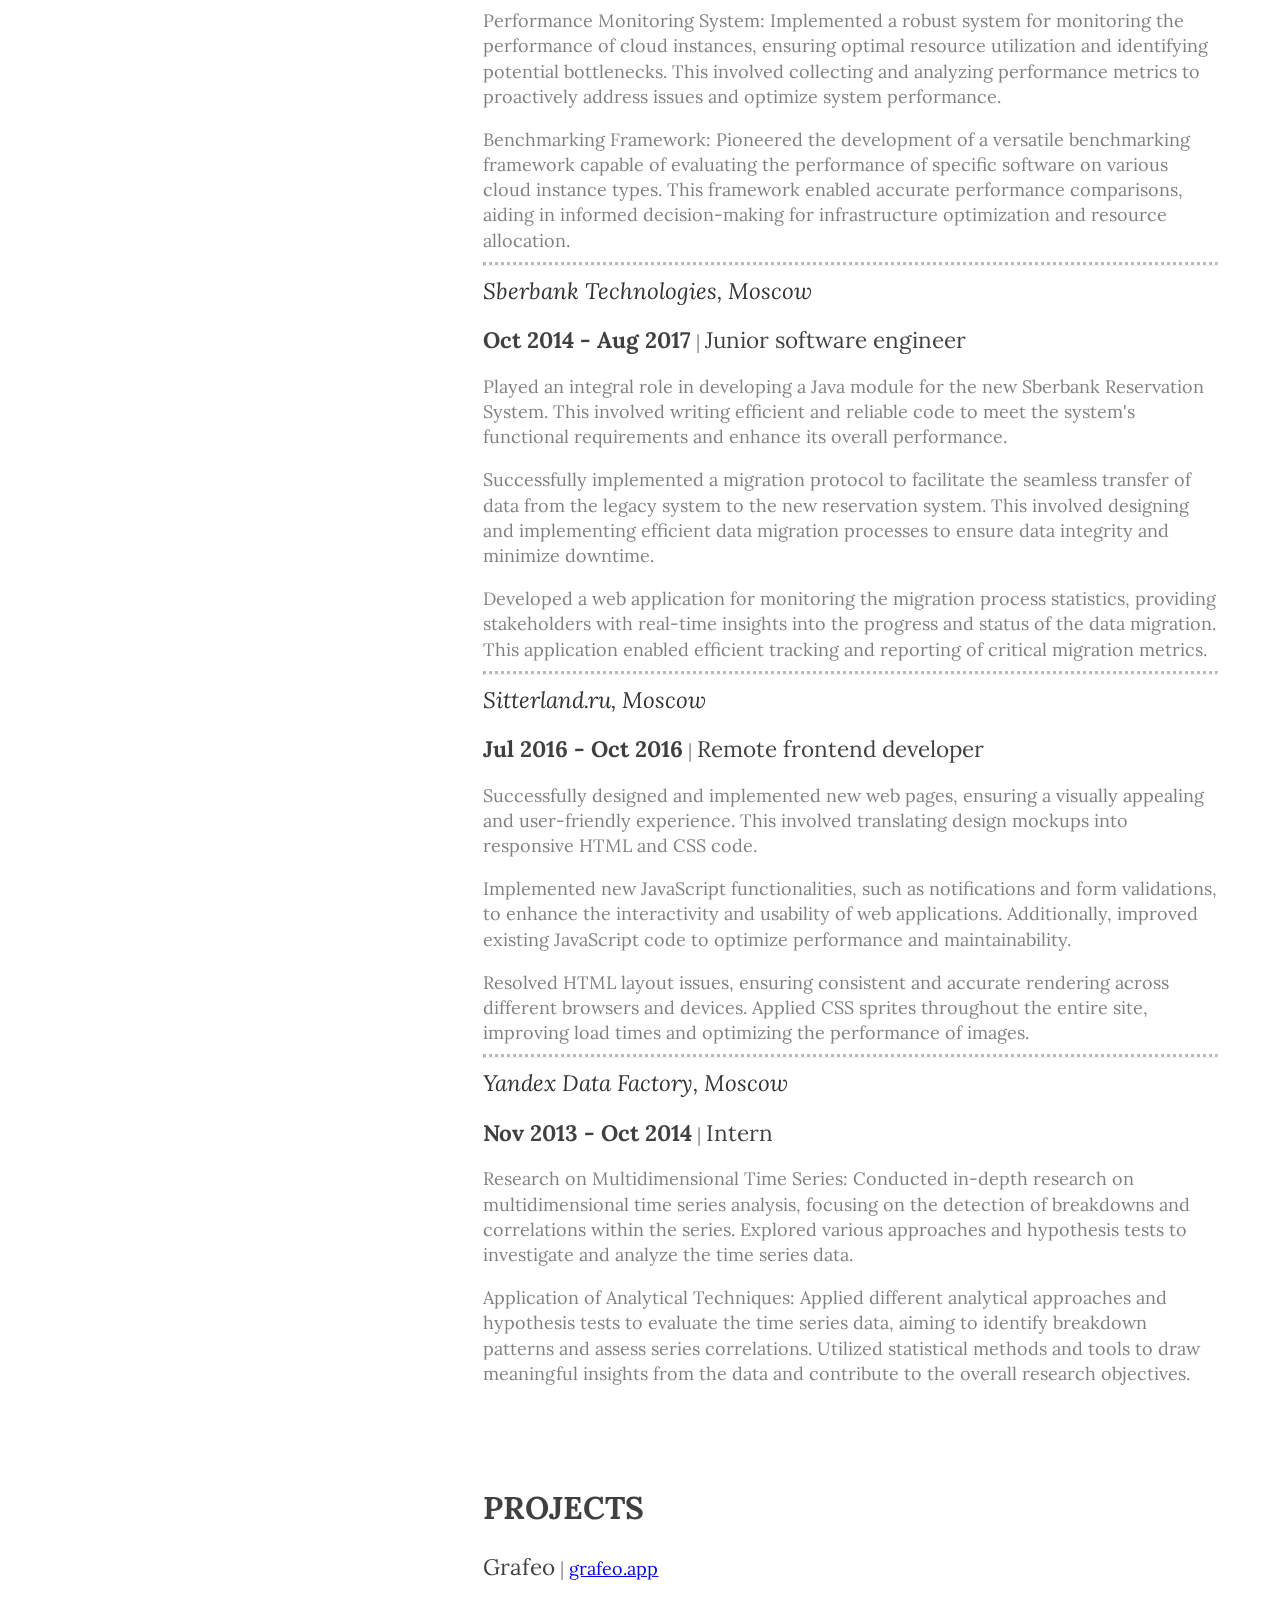
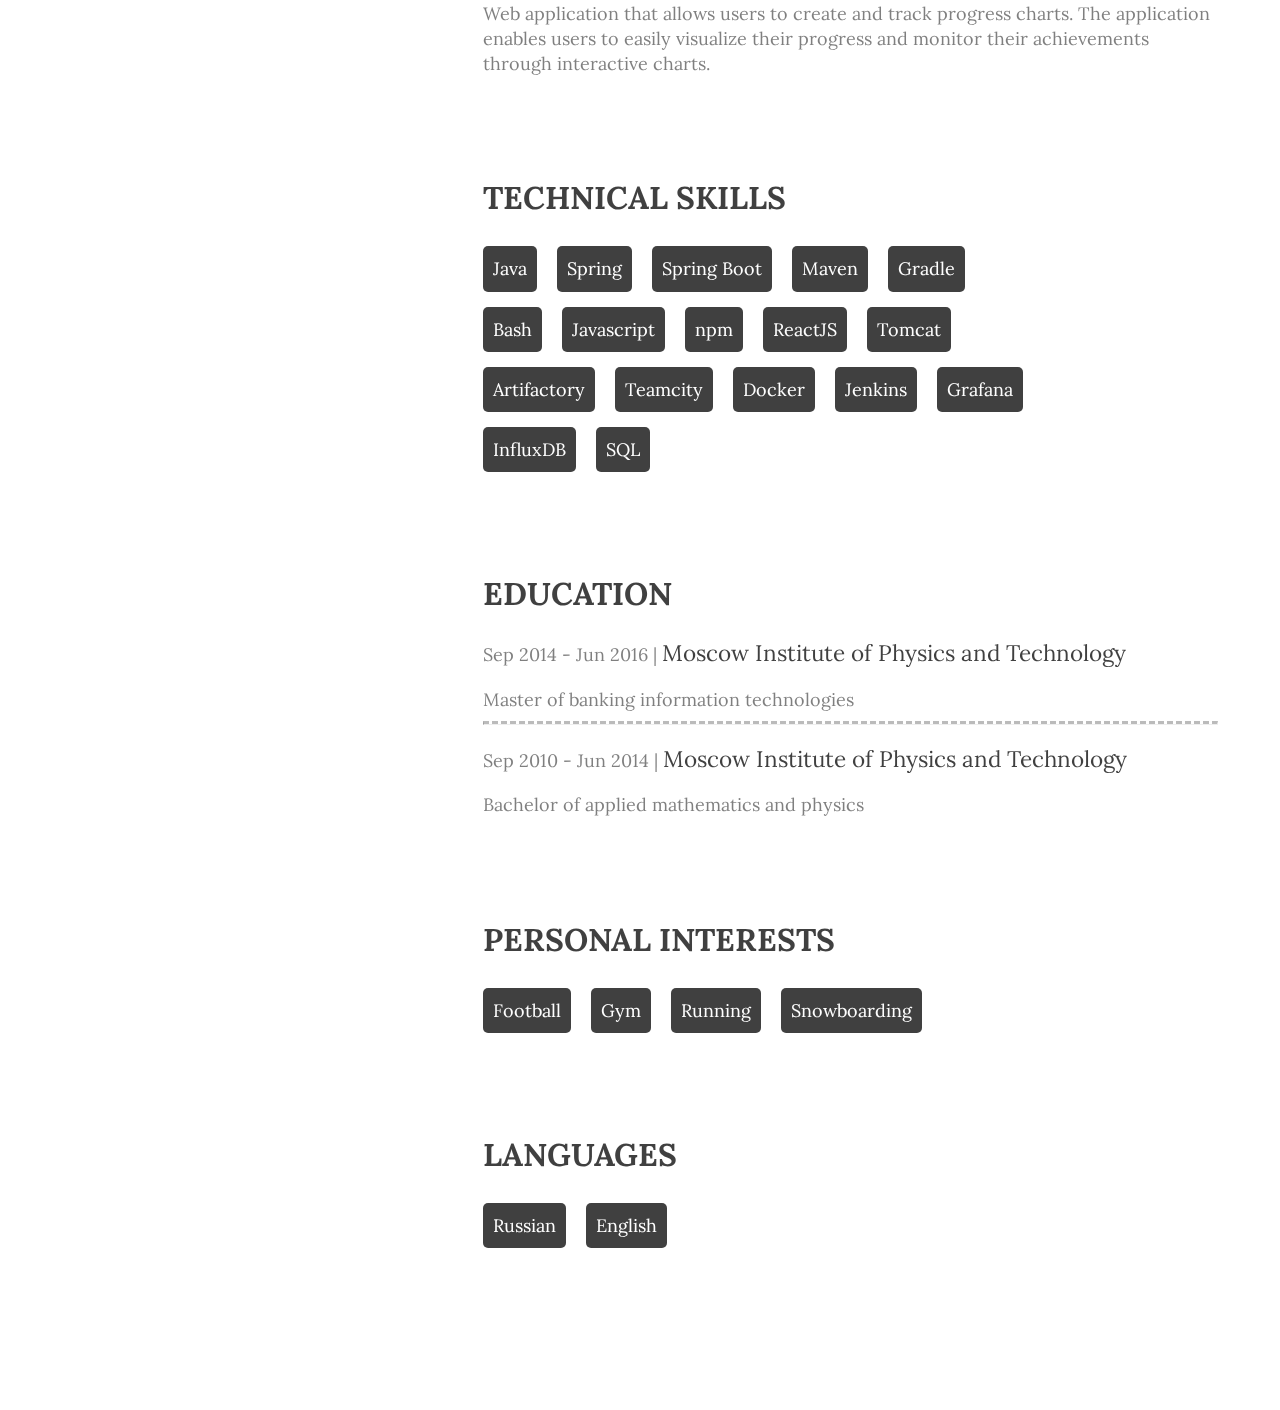
==== commit 50323d6f: "refactoring" ====
--- a/index.html
+++ b/index.html
@@ -40,7 +40,7 @@
                 <p><a href="mailto:azat@valiev.one">azat@valiev.one</a></p>
                 <p><a href="https://github.com/valaz" target="_blank">github.com/valaz</a></p>
                 <br>
-                <a href="Azat_Valiev_CV_2023.pdf" target="_blank" id="v1">download CV</a>
+                <a href="Azat_Valiev_CV_2024.pdf" target="_blank" id="v1">download CV</a>
             </div>
         </div>
     </div>
@@ -171,9 +171,11 @@
                     <li>Tomcat</li>
                     <li>Artifactory</li>
                     <li>Teamcity</li>
+                    <li>Docker</li>
                     <li>Jenkins</li>
                     <li>Grafana</li>
                     <li>InfluxDB</li>
+                    <li>SQL</li>
                 </ul>
             </section>
 
@@ -192,7 +194,6 @@
                     <li>Football</li>
                     <li>Gym</li>
                     <li>Running</li>
-                    <li>Surfing</li>
                     <li>Snowboarding</li>
                 </ul>
             </section>
--- a/styles_20190523.css
+++ b/styles_20190523.css
@@ -130,9 +130,14 @@
 	font-size:1.75em;
 }
 
+.inner em
+{
+	font-size:1.25em;
+}
+
 .inner p
 {
-	color:rgba(0,0,0,.3);
+	color:rgba(0,0,0,.5);
 	margin: 18px 0 9px 0;
 }
 
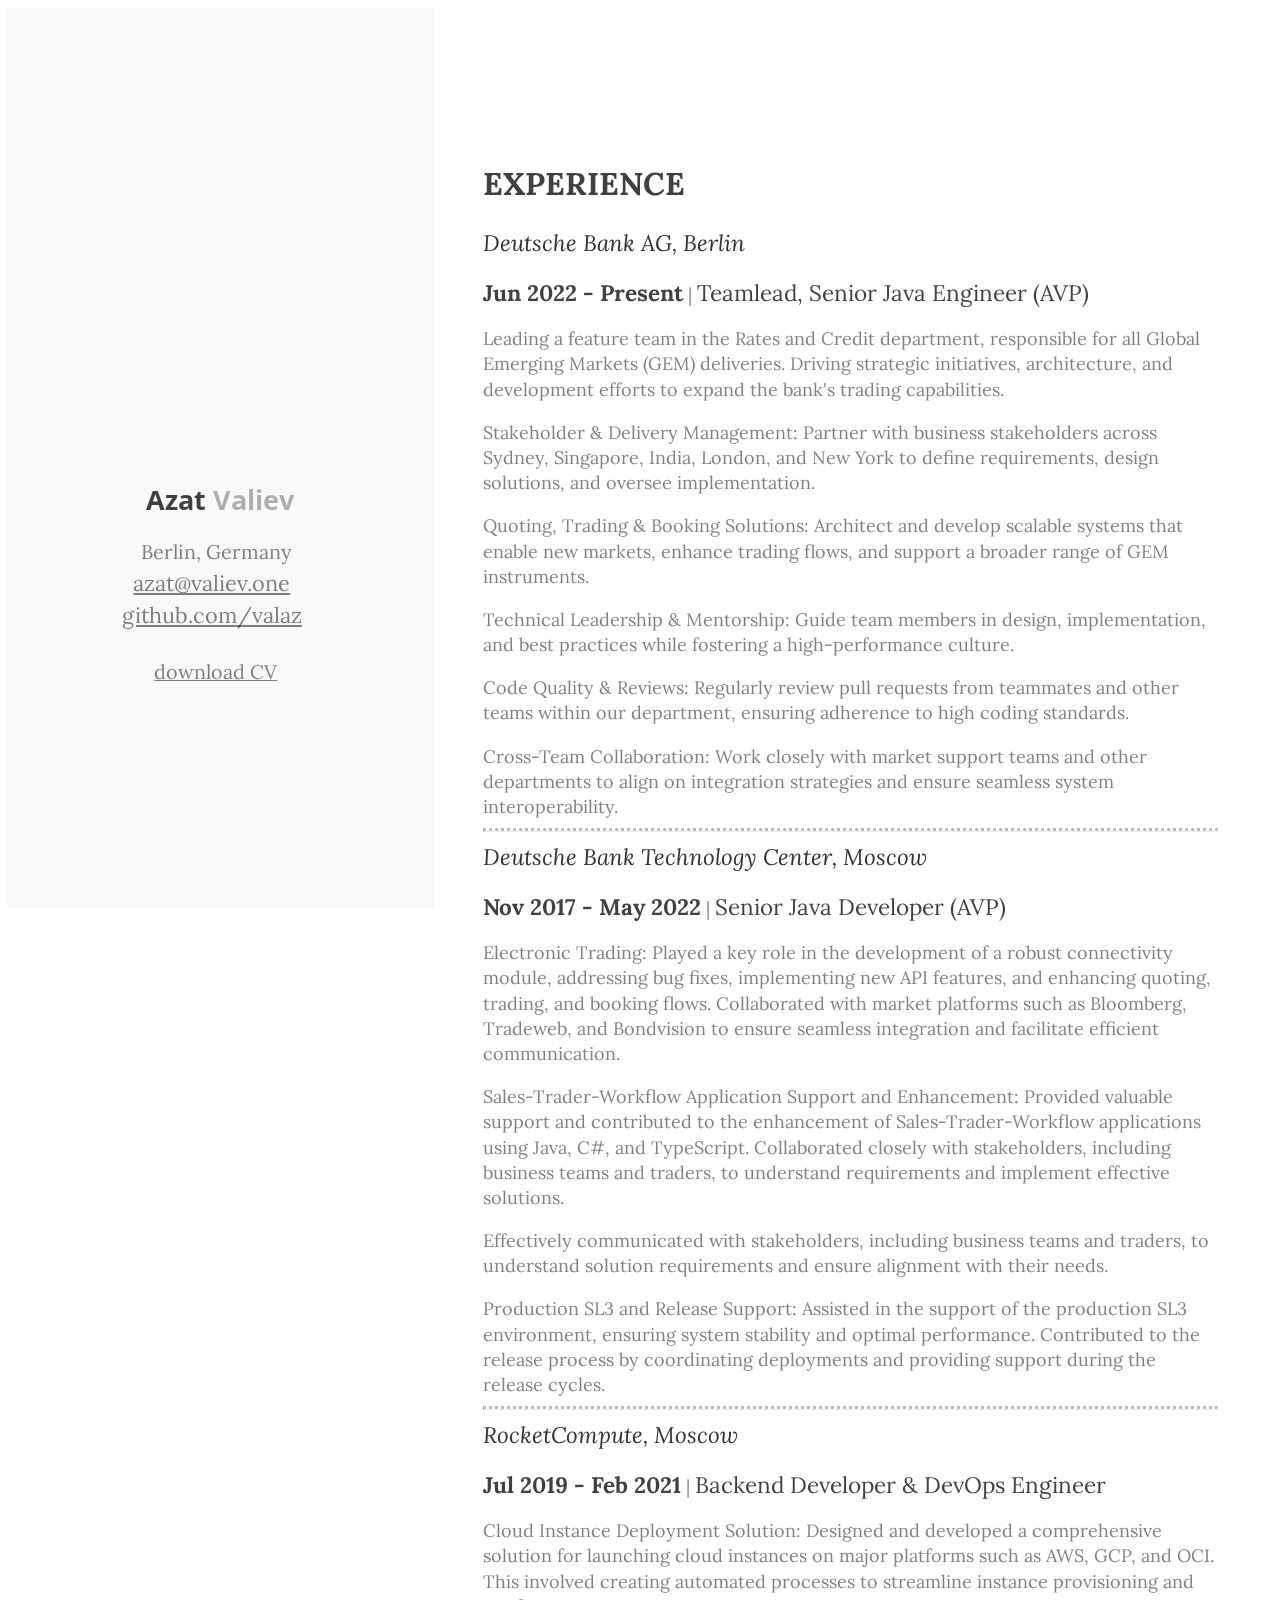
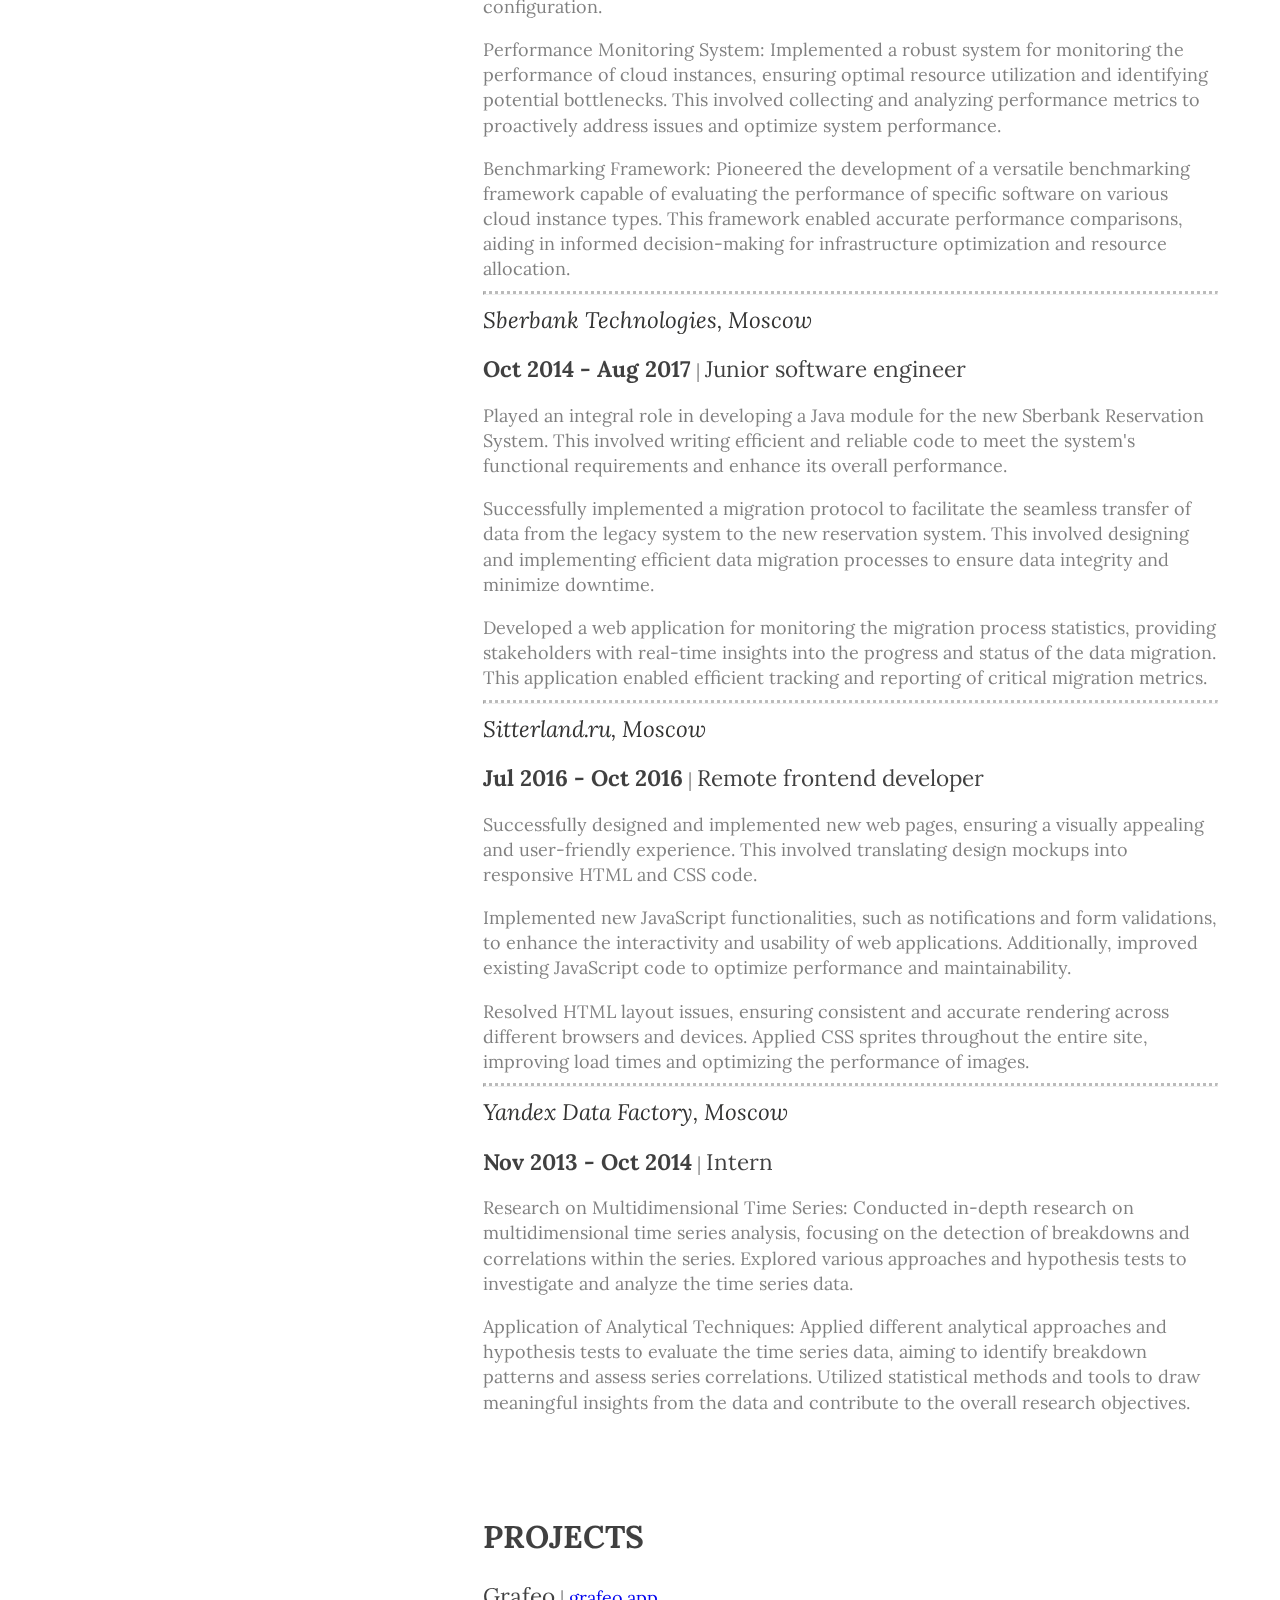
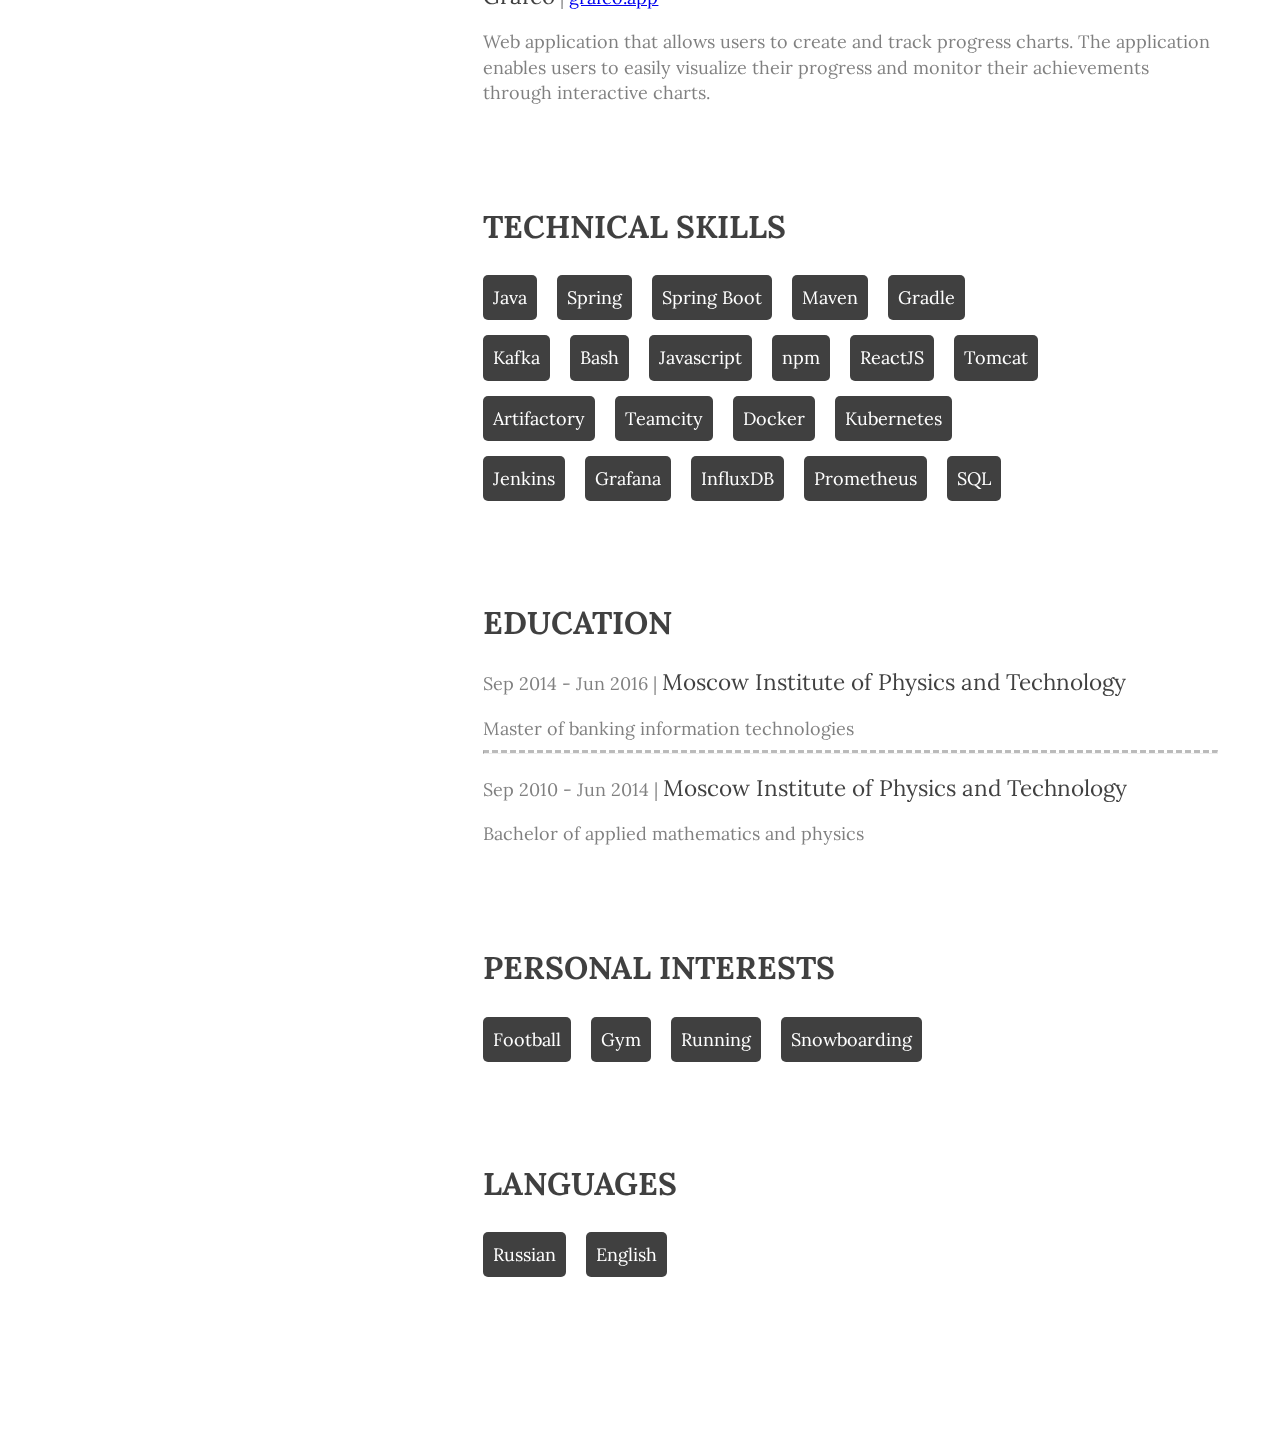
==== commit 798d9a2d: "refresh 2025" ====
--- a/index.html
+++ b/index.html
@@ -40,7 +40,7 @@
                 <p><a href="mailto:azat@valiev.one">azat@valiev.one</a></p>
                 <p><a href="https://github.com/valaz" target="_blank">github.com/valaz</a></p>
                 <br>
-                <a href="Azat_Valiev_CV_2024.pdf" target="_blank" id="v1">download CV</a>
+                <a href="Azat_Valiev_CV_2025.pdf" target="_blank" id="v1">download CV</a>
             </div>
         </div>
     </div>
@@ -50,24 +50,29 @@
             <section>
                 <h1>EXPERIENCE</h1>
                 <em>Deutsche Bank AG, Berlin</em>
-                <p><em><b>Jun 2022 - Present</b></em> | <em>Teamlead, Senior Java Developer (AVP)</em></p>
-                <p> Sales-Trader-Workflow: Took a leading role in the development of a new feature that allowed trading of instruments not
-                    onboarded previously, expanding the system's capabilities and providing greater flexibility. Collaborated closely with
-                    the
-                    development team to design and implement the feature, ensuring its seamless integration into the sales-trader workflow
-                    applications.
-                </p>
-                <p> Reengineering and Migration: Successfully spearheaded the migration of the trading applications to a new booking system,
-                    leading the active development and testing efforts. Generated and analyzed comparison reports to ensure the accuracy and
-                    consistency of data during the migration process. Actively collaborated with other teams involved in the migration
-                    project,
-                    fostering effective communication and coordinating efforts for a smooth transition.
-                </p>
-                <p> Team Coordination and Leadership: Took ownership of prioritizing the backlog of tasks and features, considering business
-                    requirements and stakeholder feedback. Collaborated with the development team to plan and execute sprints effectively,
-                    ensuring timely delivery of high-quality software solutions. Effectively interacted with team members, providing
-                    guidance,
-                    support, and mentorship to ensure their professional growth and productivity.
+                <p><em><b>Jun 2022 - Present</b></em> | <em>Teamlead, Senior Java Engineer (AVP)</em></p>
+                <p>
+                    Leading a feature team in the Rates and Credit department, responsible for all Global Emerging Markets (GEM) deliveries. Driving strategic initiatives, architecture, and development efforts to expand the bank's trading capabilities.
+                </p>
+                <p>
+                    Stakeholder & Delivery Management:
+                    Partner with business stakeholders across Sydney, Singapore, India, London, and New York to define requirements, design solutions, and oversee implementation.
+                </p>
+                <p>
+                    Quoting, Trading & Booking Solutions:
+                    Architect and develop scalable systems that enable new markets, enhance trading flows, and support a broader range of GEM instruments.
+                </p>
+                <p>
+                    Technical Leadership & Mentorship:
+                    Guide team members in design, implementation, and best practices while fostering a high-performance culture.
+                </p>
+                <p>
+                    Code Quality & Reviews:
+                    Regularly review pull requests from teammates and other teams within our department, ensuring adherence to high coding standards.
+                </p>
+                <p>
+                    Cross-Team Collaboration:
+                    Work closely with market support teams and other departments to align on integration strategies and ensure seamless system interoperability.
                 </p>
 
                 <hr class="dotted">
@@ -164,6 +169,7 @@
                     <li>Spring Boot</li>
                     <li>Maven</li>
                     <li>Gradle</li>
+                    <li>Kafka</li>
                     <li>Bash</li>
                     <li>Javascript</li>
                     <li>npm</li>
@@ -172,9 +178,11 @@
                     <li>Artifactory</li>
                     <li>Teamcity</li>
                     <li>Docker</li>
+                    <li>Kubernetes</li>
                     <li>Jenkins</li>
                     <li>Grafana</li>
                     <li>InfluxDB</li>
+                    <li>Prometheus</li>
                     <li>SQL</li>
                 </ul>
             </section>
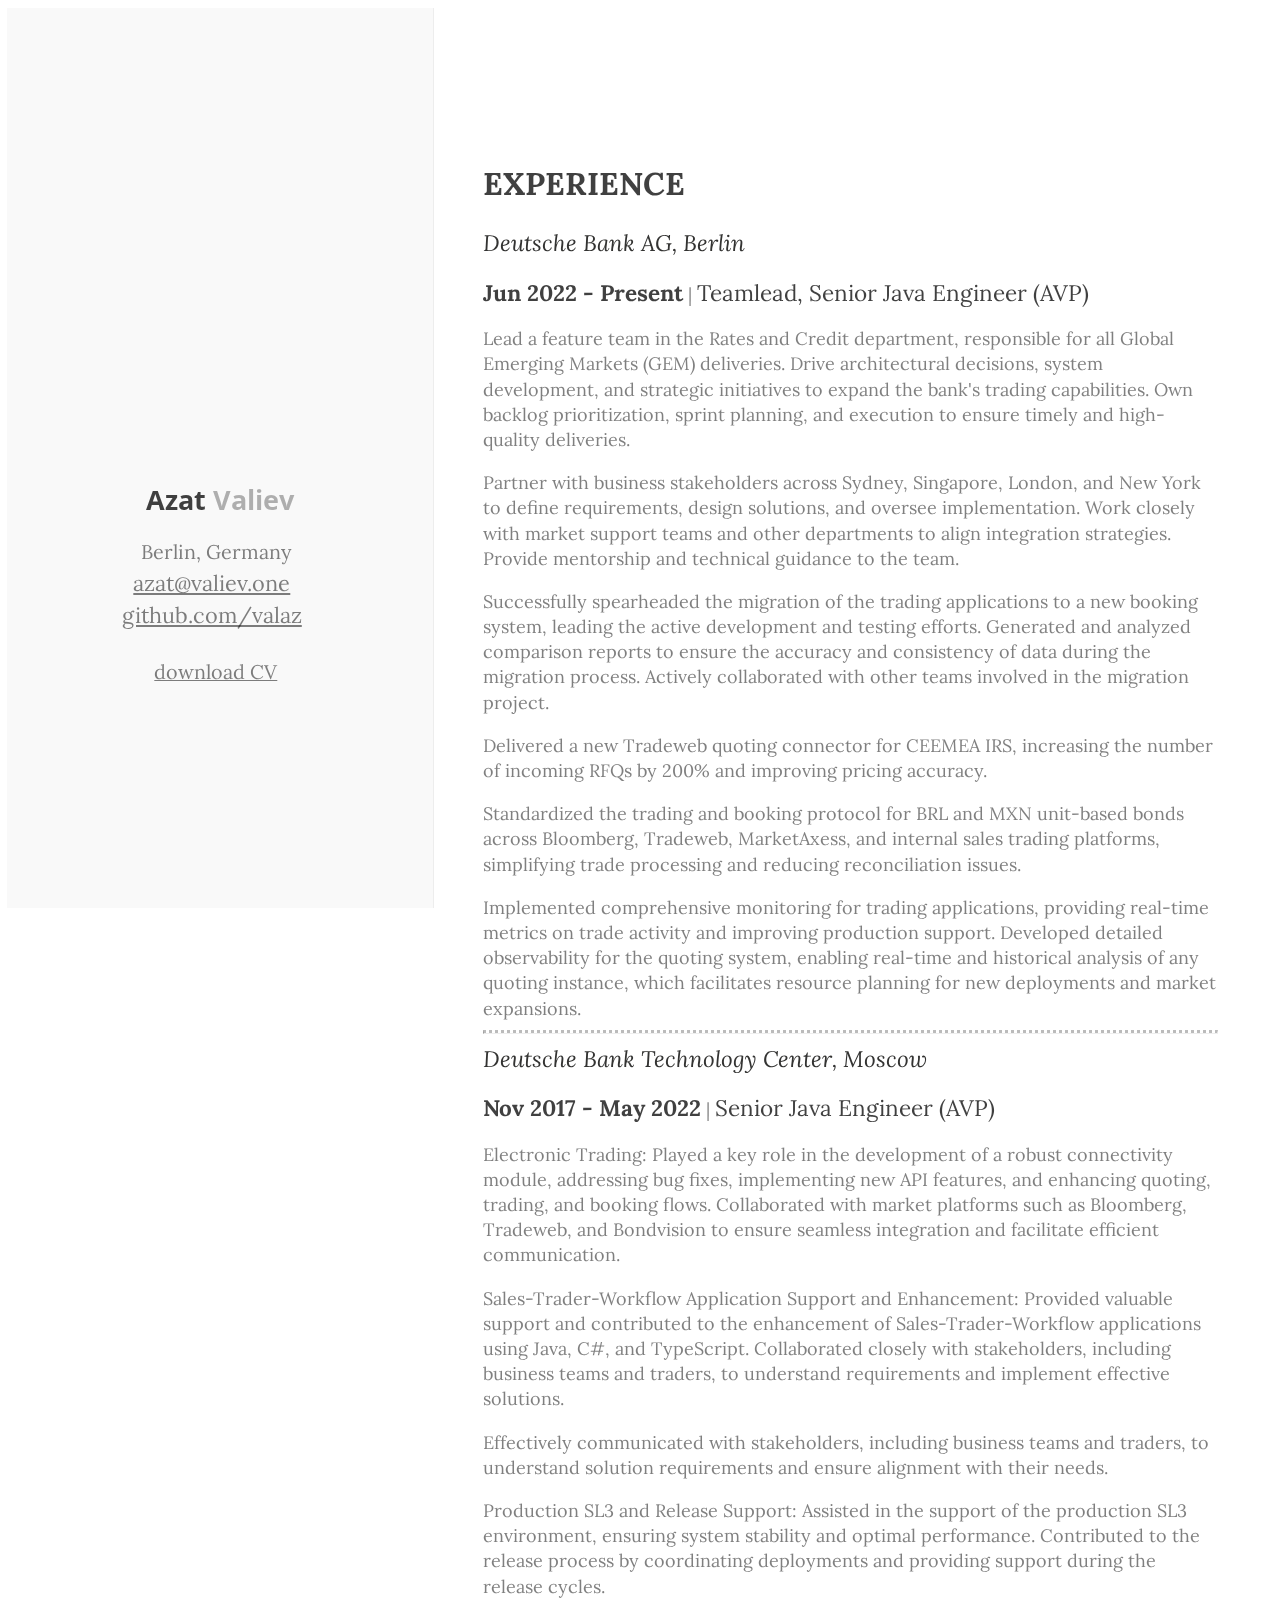
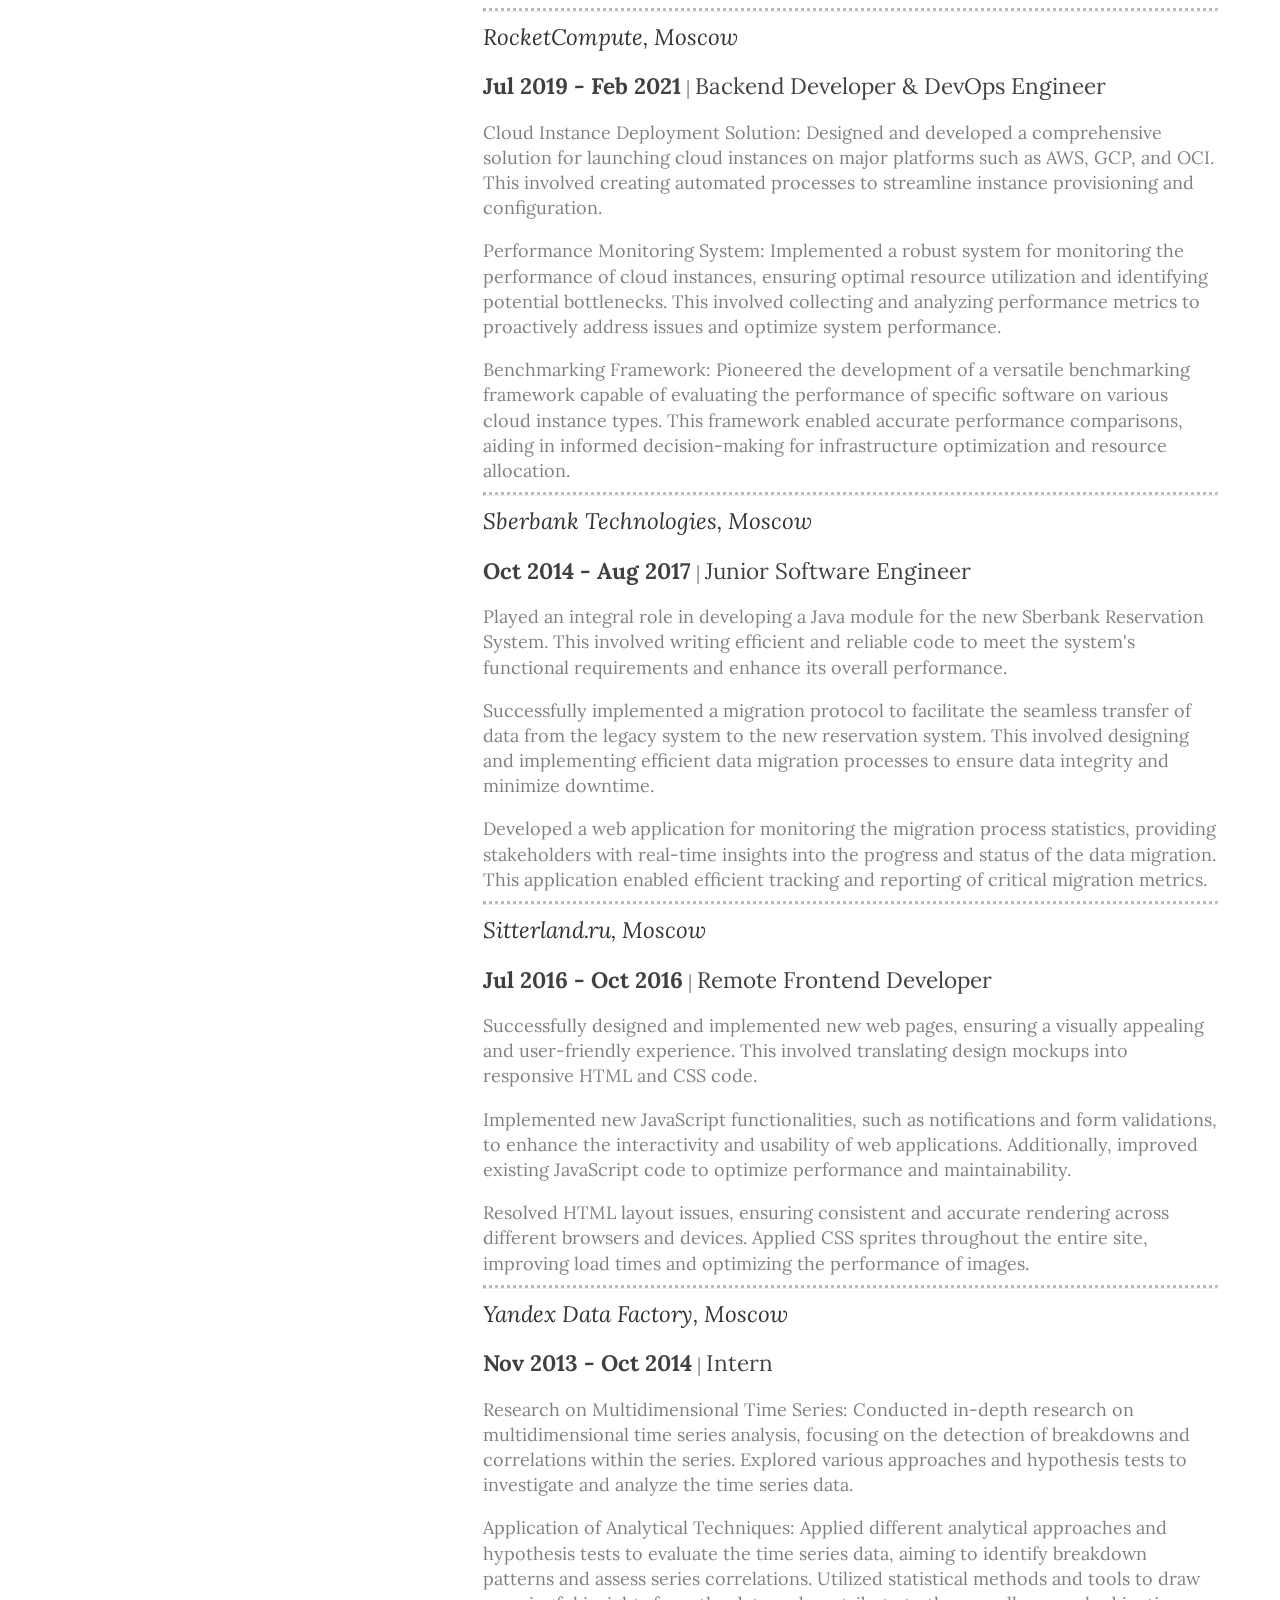
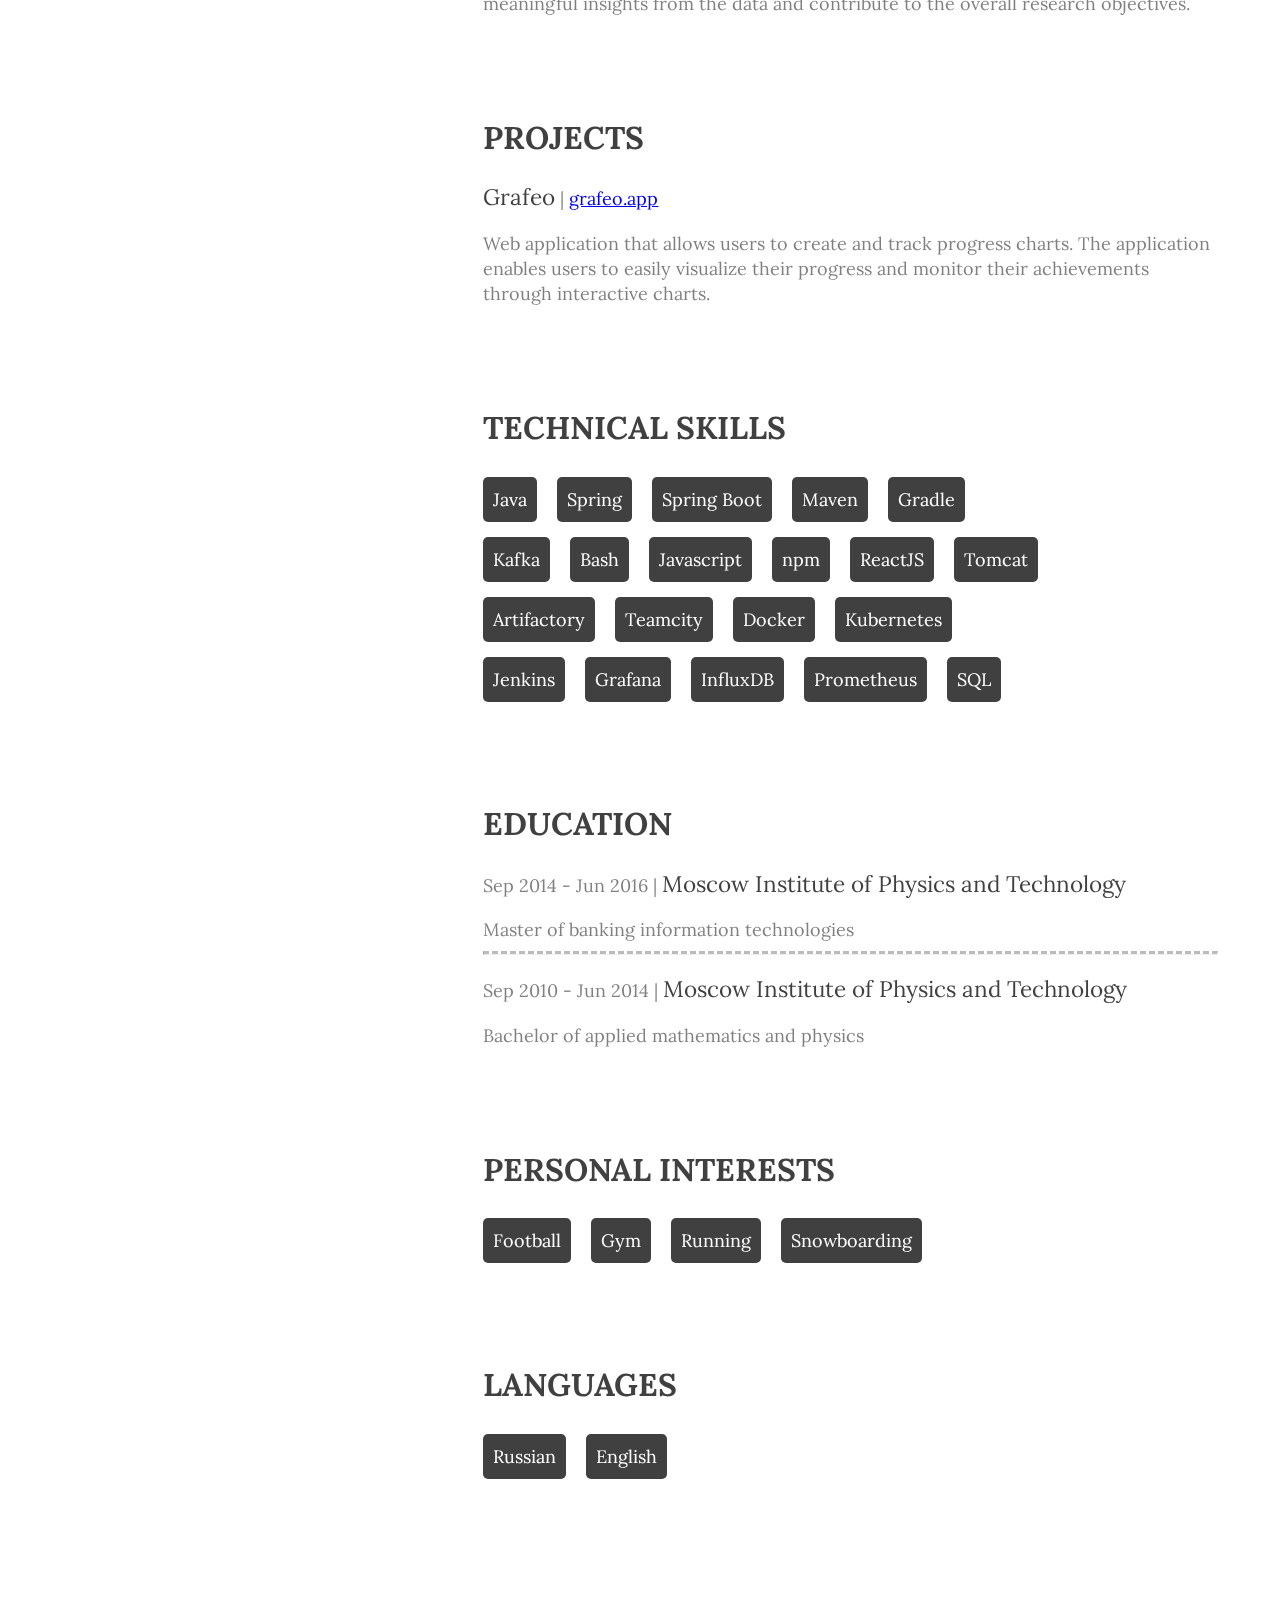
==== commit eb5160c7: "2025.3 fixes" ====
--- a/index.html
+++ b/index.html
@@ -40,7 +40,7 @@
                 <p><a href="mailto:azat@valiev.one">azat@valiev.one</a></p>
                 <p><a href="https://github.com/valaz" target="_blank">github.com/valaz</a></p>
                 <br>
-                <a href="Azat_Valiev_CV_2025.pdf" target="_blank" id="v1">download CV</a>
+                <a href="archive/Azat_Valiev_CV_2025.3.pdf" target="_blank" id="v1">download CV</a>
             </div>
         </div>
     </div>
@@ -52,32 +52,34 @@
                 <em>Deutsche Bank AG, Berlin</em>
                 <p><em><b>Jun 2022 - Present</b></em> | <em>Teamlead, Senior Java Engineer (AVP)</em></p>
                 <p>
-                    Leading a feature team in the Rates and Credit department, responsible for all Global Emerging Markets (GEM) deliveries. Driving strategic initiatives, architecture, and development efforts to expand the bank's trading capabilities.
-                </p>
-                <p>
-                    Stakeholder & Delivery Management:
-                    Partner with business stakeholders across Sydney, Singapore, India, London, and New York to define requirements, design solutions, and oversee implementation.
-                </p>
-                <p>
-                    Quoting, Trading & Booking Solutions:
-                    Architect and develop scalable systems that enable new markets, enhance trading flows, and support a broader range of GEM instruments.
-                </p>
-                <p>
-                    Technical Leadership & Mentorship:
-                    Guide team members in design, implementation, and best practices while fostering a high-performance culture.
-                </p>
-                <p>
-                    Code Quality & Reviews:
-                    Regularly review pull requests from teammates and other teams within our department, ensuring adherence to high coding standards.
-                </p>
-                <p>
-                    Cross-Team Collaboration:
-                    Work closely with market support teams and other departments to align on integration strategies and ensure seamless system interoperability.
+                    Lead a feature team in the Rates and Credit department, responsible for all Global Emerging Markets (GEM) deliveries.
+                    Drive architectural decisions, system development, and strategic initiatives to expand the bank's trading capabilities.
+                    Own backlog prioritization, sprint planning, and execution to ensure timely and high-quality deliveries.
+                </p>
+                <p>
+                    Partner with business stakeholders across Sydney, Singapore, London, and New York to define requirements, design solutions, and oversee implementation.
+                    Work closely with market support teams and other departments to align integration strategies.
+                    Provide mentorship and technical guidance to the team.
+                </p>
+                <p>
+                    Successfully spearheaded the migration of the trading applications to a new booking system,
+                    leading the active development and testing efforts. Generated and analyzed comparison reports to ensure the accuracy and
+                    consistency of data during the migration process. Actively collaborated with other teams involved in the migration project.
+                </p>
+                <p>
+                    Delivered a new Tradeweb quoting connector for CEEMEA IRS, increasing the number of incoming RFQs by 200% and improving pricing accuracy.
+                </p>
+                <p>
+                    Standardized the trading and booking protocol for BRL and MXN unit-based bonds across Bloomberg, Tradeweb, MarketAxess, and internal sales trading platforms, simplifying trade processing and reducing reconciliation issues.
+                </p>
+                <p>
+                    Implemented comprehensive monitoring for trading applications, providing real-time metrics on trade activity and improving production support.
+                    Developed detailed observability for the quoting system, enabling real-time and historical analysis of any quoting instance, which facilitates resource planning for new deployments and market expansions.
                 </p>
 
                 <hr class="dotted">
                 <em>Deutsche Bank Technology Center, Moscow</em>
-                <p><em><b>Nov 2017 - May 2022</b></em> | <em>Senior Java Developer (AVP)</em></p>
+                <p><em><b>Nov 2017 - May 2022</b></em> | <em>Senior Java Engineer (AVP)</em></p>
                 <p>Electronic Trading: Played a key role in the development of a robust connectivity module, addressing bug fixes,
                     implementing
                     new API features, and enhancing quoting, trading, and booking flows. Collaborated with market platforms such as
@@ -116,7 +118,7 @@
 
                 <hr class="dotted">
                 <em>Sberbank Technologies, Moscow</em>
-                <p><em><b>Oct 2014 - Aug 2017</b></em> | <em>Junior software engineer</em></p>
+                <p><em><b>Oct 2014 - Aug 2017</b></em> | <em>Junior Software Engineer</em></p>
                 <p>Played an integral role in developing a Java module for the new Sberbank Reservation System. This involved writing efficient
                     and reliable code to meet the system's functional requirements and enhance its overall performance.
                 </p>
@@ -131,7 +133,7 @@
 
                 <hr class="dotted">
                 <em>Sitterland.ru, Moscow</em>
-                <p><em><b>Jul 2016 - Oct 2016</b></em> | <em>Remote frontend developer</em></p>
+                <p><em><b>Jul 2016 - Oct 2016</b></em> | <em>Remote Frontend Developer</em></p>
                 <p>Successfully designed and implemented new web pages, ensuring a visually appealing and user-friendly experience. This involved
                     translating design mockups into responsive HTML and CSS code.
                 </p>
